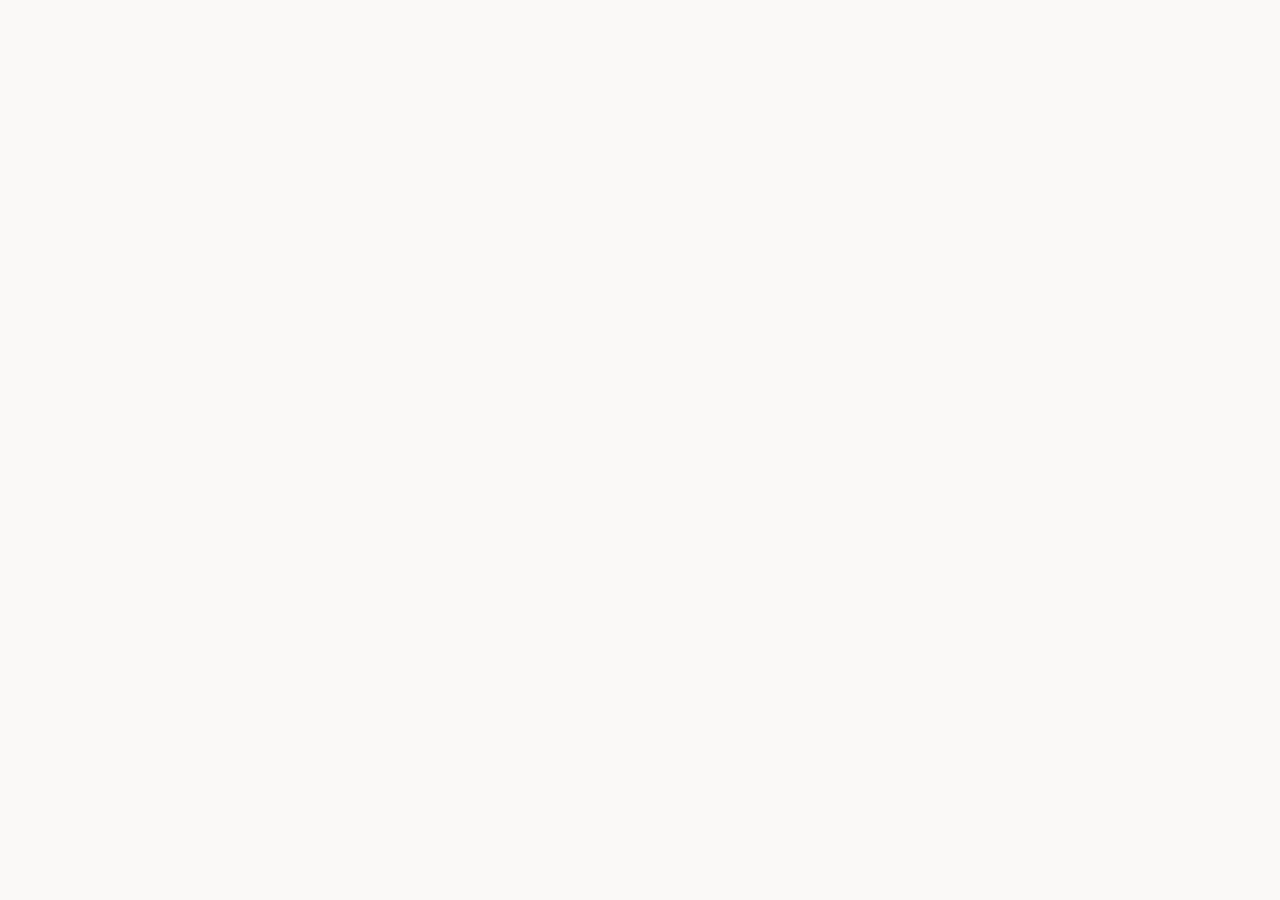
==== index.html @ a434ee2b "Add files via upload" ====
<!DOCTYPE html>
<html lang="en">
<head>
<meta charset="UTF-8" />
<meta name="viewport" content="width=device-width, initial-scale=1.0, maximum-scale=1.0, user-scalable=no" />
<title>Medication Tracker</title>
<meta name="mobile-web-app-capable" content="yes" />
<meta name="apple-mobile-web-app-capable" content="yes" />
<meta name="theme-color" content="#4a7c59" />
<link rel="icon" href="data:image/svg+xml,<svg xmlns=%22http://www.w3.org/2000/svg%22 viewBox=%220 0 100 100%22><text y=%22.9em%22 font-size=%2290%22>💊</text></svg>" />
<script src="https://accounts.google.com/gsi/client" async defer></script>
</head>
<body style="margin:0;background:#faf9f7;">
<div id="app"></div>

<style>
  :root {
    --bg: #faf9f7;
    --card: #ffffff;
    --border: #e5e1db;
    --text: #2b2925;
    --muted: #8a8578;
    --accent: #4a7c59;
    --accent-light: #e8f3ea;
    --danger: #b5533c;
    --danger-light: #fbebe6;
    --radius: 14px;
  }
  * { box-sizing: border-box; }
  #app {
    font-family: -apple-system, BlinkMacSystemFont, "Segoe UI", Helvetica, Arial, sans-serif;
    background: var(--bg);
    color: var(--text);
    min-height: 100vh;
    padding: 20px 16px 60px;
    max-width: 480px;
    margin: 0 auto;
  }
  h1 { font-size: 22px; font-weight: 700; margin: 4px 0 2px; }
  .subtitle { color: var(--muted); font-size: 14px; margin-bottom: 20px; }
  .card {
    background: var(--card);
    border: 1px solid var(--border);
    border-radius: var(--radius);
    padding: 16px;
    margin-bottom: 12px;
  }
  .med-row { display: flex; align-items: center; justify-content: space-between; gap: 12px; }
  .med-info { flex: 1; min-width: 0; }
  .med-name { font-weight: 600; font-size: 16px; }
  .med-meta { font-size: 13px; color: var(--muted); margin-top: 2px; }
  .btn {
    border: none; border-radius: 10px; padding: 10px 14px; font-size: 14px;
    font-weight: 600; cursor: pointer; white-space: nowrap; transition: transform 0.05s ease;
  }
  .btn:active { transform: scale(0.96); }
  .btn-take { background: var(--accent); color: white; }
  .btn-taken { background: var(--accent-light); color: var(--accent); }
  .btn-undo { background: transparent; color: var(--danger); font-size: 12px; padding: 4px 6px; text-decoration: underline; }
  .taken-time { font-size: 12px; color: var(--accent); margin-top: 2px; font-weight: 600; }
  .add-form { display: flex; flex-direction: column; gap: 10px; }
  .add-form input {
    border: 1px solid var(--border); border-radius: 10px; padding: 10px 12px;
    font-size: 14px; font-family: inherit; background: var(--bg); color: var(--text);
  }
  .add-form input:focus { outline: 2px solid var(--accent); outline-offset: 1px; }
  .row-2 { display: flex; gap: 8px; }
  .row-2 input { flex: 1; min-width: 0; }
  .btn-add { background: var(--text); color: white; align-self: flex-start; }
  .empty { text-align: center; color: var(--muted); padding: 30px 10px; font-size: 14px; }
  .section-label {
    font-size: 12px; text-transform: uppercase; letter-spacing: 0.06em;
    color: var(--muted); font-weight: 700; margin: 22px 0 8px 4px;
  }
  .delete-x { background: transparent; border: none; color: var(--muted); font-size: 18px; cursor: pointer; padding: 0 4px; line-height: 1; }
  .toggle-form-btn {
    background: transparent; color: var(--accent); border: 1px dashed var(--border);
    width: 100%; padding: 12px; border-radius: var(--radius); font-weight: 600; cursor: pointer; font-size: 14px;
  }
  .loading, .signin-screen { text-align: center; color: var(--muted); padding: 40px 16px; font-size: 14px; }
  .date-line { font-size: 13px; color: var(--muted); margin-bottom: 4px; }
  .freq-label { font-size: 13px; font-weight: 600; color: var(--text); margin-top: 4px; }
  .freq-options { display: flex; gap: 8px; }
  .freq-btn {
    flex: 1; padding: 8px; border-radius: 10px; border: 1px solid var(--border);
    background: var(--bg); color: var(--text); font-size: 13px; font-weight: 600; cursor: pointer;
  }
  .freq-btn.active { background: var(--accent); color: white; border-color: var(--accent); }
  .day-picker { display: flex; gap: 4px; flex-wrap: wrap; }
  .day-chip {
    width: 38px; height: 38px; border-radius: 50%; border: 1px solid var(--border);
    background: var(--bg); color: var(--text); font-size: 12px; font-weight: 700; cursor: pointer;
  }
  .day-chip.active { background: var(--accent); color: white; border-color: var(--accent); }
  .g-signin-btn {
    background: white; color: #3c4043; border: 1px solid #dadce0; border-radius: 10px;
    padding: 12px 20px; font-size: 15px; font-weight: 600; cursor: pointer; margin-top: 16px;
  }
  .status-line { font-size: 12px; color: var(--muted); text-align: center; margin-top: 18px; }
  .error-box {
    background: var(--danger-light); color: var(--danger); border-radius: 10px;
    padding: 12px; font-size: 13px; margin: 16px 0;
  }

  /* ============================================================
     ADMIN MODULE — styles
     ============================================================ */
  .admin-link-btn {
    background: var(--text); color: white; border: none; border-radius: 10px;
    padding: 8px 12px; font-size: 12px; font-weight: 700; cursor: pointer;
  }
  .stat-grid { display: grid; grid-template-columns: 1fr 1fr; gap: 10px; margin-bottom: 4px; }
  .stat-box { background: var(--accent-light); border-radius: 12px; padding: 14px; text-align: center; }
  .stat-num { font-size: 26px; font-weight: 800; color: var(--accent); line-height: 1.1; }
  .stat-label { font-size: 12px; color: var(--muted); margin-top: 4px; }
  .admin-table { width: 100%; border-collapse: collapse; font-size: 13px; }
  .admin-table th, .admin-table td { text-align: left; padding: 6px 8px; border-bottom: 1px solid var(--border); }
  .admin-table th { color: var(--muted); font-weight: 700; text-transform: uppercase; font-size: 10px; letter-spacing: 0.04em; }
  .trend-chart { display: flex; align-items: flex-end; gap: 4px; height: 80px; }
  .trend-bar { flex: 1; background: var(--accent-light); border-radius: 3px 3px 0 0; position: relative; height: 100%; }
  .trend-bar-fill { background: var(--accent); width: 100%; border-radius: 3px 3px 0 0; position: absolute; bottom: 0; }
  .admin-back-btn {
    background: transparent; color: var(--accent); border: 1px solid var(--border);
    width: 100%; padding: 12px; border-radius: var(--radius); font-weight: 600; cursor: pointer; font-size: 14px; margin-top: 8px;
  }
</style>

<script>
(function() {
  // ====== CONFIGURATION ======
  // Replace this with the OAuth Client ID from your Google Cloud project.
  const CLIENT_ID = '1087953047967-oi91huc3j0i0lojpsrapf6ltrti2o4ht.apps.googleusercontent.com';
  // Only identity scopes now — no Drive scope needed. All storage
  // (personal AND admin) goes through SYNC_ENDPOINT_URL instead,
  // which is backed by a Google Sheet that lives in the admin's own
  // Drive. See medtracker-appsscript.gs.
  const AUTH_SCOPE = 'https://www.googleapis.com/auth/userinfo.email profile';
  const ADMIN_EMAIL = 'mukunda.gogoi@gmail.com';
  // Paste the Web App URL from your Apps Script deployment here.
  // Looks like: https://script.google.com/macros/s/AKfycb.../exec
  const SYNC_ENDPOINT_URL = 'PASTE_YOUR_APPS_SCRIPT_WEB_APP_URL_HERE';
  // ============================

  const root = document.getElementById('app');
  const DAY_NAMES = ['Sun', 'Mon', 'Tue', 'Wed', 'Thu', 'Fri', 'Sat'];

  let medications = [];
  let takenLog = {};
  let loaded = false;
  let showAddForm = false;
  let newMedFrequency = 'daily';
  let newMedDays = [];
  let accessToken = null;
  let signInError = null;
  let tokenClient = null;
  let currentUser = null;

  // ADMIN MODULE — view state
  let currentView = 'main'; // 'main' | 'admin'
  let adminLoading = false;
  let adminError = null;
  let adminStats = null;

  function todayKey() {
    const d = new Date();
    return d.getFullYear() + '-' + String(d.getMonth()+1).padStart(2,'0') + '-' + String(d.getDate()).padStart(2,'0');
  }
  function todayDayIndex() { return new Date().getDay(); }
  function formatDateNice() {
    return new Date().toLocaleDateString(undefined, { weekday: 'long', month: 'long', day: 'numeric' });
  }
  function formatTimeNow() {
    return new Date().toLocaleTimeString(undefined, { hour: 'numeric', minute: '2-digit' });
  }
  function uid() { return 'm_' + Date.now() + '_' + Math.random().toString(36).slice(2, 7); }
  function escapeHtml(str) {
    const d = document.createElement('div');
    d.innerText = str;
    return d.innerHTML;
  }
  function isScheduledToday(med) {
    if (!med.frequency || med.frequency === 'daily') return true;
    return (med.days || []).includes(todayDayIndex());
  }
  function syncEndpointConfigured() {
    return !!SYNC_ENDPOINT_URL && SYNC_ENDPOINT_URL.indexOf('PASTE_YOUR') === -1;
  }

  // ---------- Google Sign-In ----------
  function initGoogle() {
    if (typeof google === 'undefined' || !google.accounts) {
      setTimeout(initGoogle, 200);
      return;
    }
    tokenClient = google.accounts.oauth2.initTokenClient({
      client_id: CLIENT_ID,
      scope: AUTH_SCOPE,
      callback: async (resp) => {
        if (resp.error) {
          signInError = 'Sign-in was not completed. Please try again.';
          render();
          return;
        }
        accessToken = resp.access_token;
        signInError = null;
        await fetchUserInfo();
        await loadData();
      }
    });
    // Try a silent sign-in first (works if you've already granted access before)
    tokenClient.requestAccessToken({ prompt: '' });
    render();
  }

  function signIn() {
    signInError = null;
    tokenClient.requestAccessToken({ prompt: 'consent' });
  }

  function switchAccount() {
    signInError = null;
    accessToken = null;
    loaded = false;
    currentUser = null;
    currentView = 'main';
    render();
    tokenClient.requestAccessToken({ prompt: 'select_account' });
  }

  function signOut() {
    if (accessToken && google.accounts && google.accounts.oauth2) {
      google.accounts.oauth2.revoke(accessToken, () => {});
    }
    accessToken = null;
    loaded = false;
    currentUser = null;
    medications = [];
    takenLog = {};
    currentView = 'main';
    render();
  }

  async function fetchUserInfo() {
    try {
      const res = await fetch('https://www.googleapis.com/oauth2/v3/userinfo', {
        headers: { Authorization: 'Bearer ' + accessToken }
      });
      currentUser = await res.json();
    } catch (e) {
      currentUser = null;
    }
  }

  // ---------- Storage: all reads/writes go through the Apps Script
  // Web App, which stores everything in a Sheet in the admin's Drive ----------
  async function loadData() {
    if (!syncEndpointConfigured()) {
      signInError = 'The sync endpoint isn\'t configured yet. Paste your Apps Script Web App URL into SYNC_ENDPOINT_URL in the code.';
      loaded = true; // let the person see the app shell + the error rather than spinning forever
      render();
      return;
    }
    try {
      const url = https://script.google.com/macros/s/AKfycbx672GyixI-sYl3asNqduddeV4QDiBJY_AeSdVxnvYEsAWOLiUC2ld7QAdTn0o1ikq0/exec + '?scope=self&accessToken=' + encodeURIComponent(accessToken);
      const res = await fetch(url);
      const payload = await res.json();
      if (!payload.ok) throw new Error(payload.error || 'Request failed');
      medications = (payload.user && payload.user.medications) || [];
      takenLog = (payload.user && payload.user.takenLog) || {};
      loaded = true;
      signInError = null;
    } catch (e) {
      console.error(e);
      signInError = 'Could not load your data. Check your connection and try again.';
    }
    render();
  }

  async function saveData() {
    if (!currentUser || !currentUser.email || !accessToken) return;
    if (!syncEndpointConfigured()) return;
    try {
      // text/plain avoids a CORS preflight that Apps Script Web Apps don't handle;
      // the body is still valid JSON and is parsed as such server-side.
      const res = await fetch(SYNC_ENDPOINT_URL, {
        method: 'POST',
        headers: { 'Content-Type': 'text/plain;charset=utf-8' },
        body: JSON.stringify({ accessToken, email: currentUser.email, medications, takenLog })
      });
      const payload = await res.json();
      if (!payload.ok) throw new Error(payload.error || 'Save failed');
    } catch (e) {
      console.error('Save failed', e);
      signInError = 'Could not save your changes. They\'re kept on screen but may not have synced.';
      render();
    }
  }

  // ---------- Mutations ----------
  async function addMedication(name, dose, time) {
    if (!name.trim()) return;
    const med = {
      id: uid(),
      name: name.trim(),
      dose: dose.trim(),
      time: time.trim(),
      frequency: newMedFrequency,
      days: newMedFrequency === 'specific' ? [...newMedDays] : []
    };
    medications.push(med);
    showAddForm = false;
    newMedFrequency = 'daily';
    newMedDays = [];
    render();
    await saveData();
  }

  async function deleteMedication(id) {
    medications = medications.filter(m => m.id !== id);
    render();
    await saveData();
  }

  async function markTaken(id) {
    const key = todayKey();
    if (!takenLog[key]) takenLog[key] = {};
    takenLog[key][id] = formatTimeNow();
    render();
    await saveData();
  }

  async function undoTaken(id) {
    const key = todayKey();
    if (takenLog[key]) delete takenLog[key][id];
    render();
    await saveData();
  }

  function toggleNewMedDay(dayIndex) {
    const i = newMedDays.indexOf(dayIndex);
    if (i === -1) newMedDays.push(dayIndex); else newMedDays.splice(i, 1);
    render();
  }

  function setNewMedFrequency(freq) {
    newMedFrequency = freq;
    render();
  }

  // ---------- Rendering ----------
  function medRow(med) {
    const key = todayKey();
    const takenAt = takenLog[key] && takenLog[key][med.id];
    const metaParts = [];
    if (med.dose) metaParts.push(med.dose);
    if (med.time) metaParts.push('Usually ' + med.time);
    if (med.frequency === 'specific' && med.days && med.days.length) {
      metaParts.push(med.days.slice().sort().map(d => DAY_NAMES[d]).join(', '));
    }
    const meta = metaParts.join(' · ');

    return `
      <div class="card">
        <div class="med-row">
          <div class="med-info">
            <div class="med-name">${escapeHtml(med.name)}</div>
            ${meta ? `<div class="med-meta">${escapeHtml(meta)}</div>` : ''}
            ${takenAt ? `<div class="taken-time">✓ Taken today at ${takenAt}</div>` : ''}
          </div>
          ${takenAt
            ? `<button class="btn btn-taken" disabled>Taken</button>`
            : `<button class="btn btn-take" onclick="window.__medApp.markTaken('${med.id}')">Mark taken</button>`
          }
          <button class="delete-x" title="Remove medication" onclick="window.__medApp.deleteMedication('${med.id}')">✕</button>
        </div>
        ${takenAt ? `<div style="text-align:right;margin-top:4px;"><button class="btn-undo" onclick="window.__medApp.undoTaken('${med.id}')">Undo</button></div>` : ''}
      </div>
    `;
  }

  function renderSignIn() {
    root.innerHTML = `
      <h1>💊 Medication Tracker</h1>
      <div class="signin-screen">
        <p>Sign in with Google to load your medications.</p>
        ${signInError ? `<div class="error-box">${escapeHtml(signInError)}</div>` : ''}
        <button class="g-signin-btn" id="signin-btn">Sign in with Google</button>
      </div>
    `;
    const btn = document.getElementById('signin-btn');
    if (btn) btn.onclick = () => window.__medApp.signIn();
  }

  function render() {
    if (!tokenClient) {
      root.innerHTML = `<div class="loading">Starting up...</div>`;
      return;
    }
    if (!accessToken || !loaded) {
      renderSignIn();
      return;
    }

    // ADMIN MODULE — branch to the dashboard view
    if (currentView === 'admin') {
      renderAdminDashboard();
      return;
    }

    const todaysMeds = medications.filter(isScheduledToday);
    const listHtml = todaysMeds.length
      ? todaysMeds.map(medRow).join('')
      : (medications.length
          ? `<div class="empty">Nothing scheduled for today.</div>`
          : `<div class="empty">No medications added yet.<br/>Add your first one below.</div>`);

    const dayPickerHtml = DAY_NAMES.map((d, i) => `
      <button type="button" class="day-chip ${newMedDays.includes(i) ? 'active' : ''}"
        onclick="window.__medApp.toggleDay(${i})">${d}</button>
    `).join('');

    const addFormHtml = showAddForm ? `
      <div class="card add-form">
        <input id="med-name-input" type="text" placeholder="Medication name (e.g. Metformin)" />
        <div class="row-2">
          <input id="med-dose-input" type="text" placeholder="Dose (e.g. 500mg)" />
          <input id="med-time-input" type="text" placeholder="Usual time (e.g. 8:00 AM)" />
        </div>
        <div class="freq-label">How often?</div>
        <div class="freq-options">
          <button type="button" class="freq-btn ${newMedFrequency === 'daily' ? 'active' : ''}" onclick="window.__medApp.setFrequency('daily')">Every day</button>
          <button type="button" class="freq-btn ${newMedFrequency === 'specific' ? 'active' : ''}" onclick="window.__medApp.setFrequency('specific')">Specific days</button>
        </div>
        ${newMedFrequency === 'specific' ? `
          <div class="freq-label">Which days of the month ?</div>
          <div class="day-picker">${dayPickerHtml}</div>
        ` : ''}
        <div class="row-2" style="margin-top:6px;">
          <button class="btn btn-add" id="save-med-btn">Add medication</button>
          <button class="btn" style="background:transparent;color:var(--muted);" id="cancel-add-btn">Cancel</button>
        </div>
      </div>
    ` : `
      <button class="toggle-form-btn" id="show-add-btn">+ Add a medication</button>
    `;

    // ADMIN MODULE — show an "Admin Dashboard" entry point only to the admin account
    const adminButtonHtml = isAdmin()
      ? `<button class="admin-link-btn" id="open-admin-btn">Admin Dashboard</button>`
      : '';

    const accountBarHtml = currentUser ? `
      <div style="display:flex;align-items:center;justify-content:space-between;margin-bottom:10px;gap:8px;">
        <div style="font-size:12px;color:var(--muted);min-width:0;">Signed in as <strong>${escapeHtml(currentUser.email || currentUser.name || '')}</strong></div>
        <div style="display:flex;gap:8px;align-items:center;flex-shrink:0;">
          ${adminButtonHtml}
          <button class="btn-undo" style="color:var(--accent);" id="switch-account-btn">Switch account</button>
          <button class="btn-undo" id="sign-out-btn">Sign out</button>
        </div>
      </div>
    ` : '';

    root.innerHTML = `
      <h1>💊 Medication Tracker</h1>
      ${accountBarHtml}
      <div class="date-line">${formatDateNice()}</div>
      <div class="subtitle">Tap "Mark taken" once you've taken a dose — it stays marked for today so you don't accidentally take it twice.</div>
      ${signInError ? `<div class="error-box">${escapeHtml(signInError)}</div>` : ''}
      <div class="section-label">Today</div>
      ${listHtml}
      <div class="section-label">Manage</div>
      ${addFormHtml}
      <div class="status-line">Synced</div>
    `;

    if (showAddForm) {
      document.getElementById('save-med-btn').onclick = () => {
        const name = document.getElementById('med-name-input').value;
        const dose = document.getElementById('med-dose-input').value;
        const time = document.getElementById('med-time-input').value;
        addMedication(name, dose, time);
      };
      document.getElementById('cancel-add-btn').onclick = () => {
        showAddForm = false;
        newMedFrequency = 'daily';
        newMedDays = [];
        render();
      };
      document.getElementById('med-name-input').focus();
    } else {
      document.getElementById('show-add-btn').onclick = () => {
        showAddForm = true;
        render();
      };
    }

    const switchBtn = document.getElementById('switch-account-btn');
    if (switchBtn) switchBtn.onclick = () => window.__medApp.switchAccount();
    const signOutBtn = document.getElementById('sign-out-btn');
    if (signOutBtn) signOutBtn.onclick = () => window.__medApp.signOut();
    const adminBtn = document.getElementById('open-admin-btn');
    if (adminBtn) adminBtn.onclick = () => window.__medApp.openAdminDashboard();
  }

  /* ================================================================
     ADMIN MODULE START
     ----------------------------------------------------------------
     Everything below is scoped to the admin dashboard. It is gated
     to ADMIN_EMAIL and reads data via the same Apps Script Web App
     that now stores everyone's medications/takenLog (see
     medtracker-appsscript.gs) — a Google Sheet that lives in the
     admin's own Drive.

     No one but the admin has any Drive-level access to that Sheet;
     every other user can only reach it through the endpoint, and
     the endpoint verifies each caller's Google access token itself
     before reading or writing anything — a user can only ever
     touch their own row (scope=self), and only ADMIN_EMAIL is
     allowed to request scope=all.
     ================================================================ */

  function isAdmin() {
    return !!(currentUser && currentUser.email &&
      currentUser.email.toLowerCase() === ADMIN_EMAIL.toLowerCase());
  }

  function openAdminDashboard() {
    if (!isAdmin()) return;
    currentView = 'admin';
    adminStats = null;
    adminError = null;
    adminLoading = true;
    render();
    loadAdminStats();
  }

  function closeAdminDashboard() {
    currentView = 'main';
    render();
  }

  function dateKeyForDate(d) {
    return d.getFullYear() + '-' + String(d.getMonth()+1).padStart(2,'0') + '-' + String(d.getDate()).padStart(2,'0');
  }

  function isScheduledOnDate(med, d) {
    if (!med.frequency || med.frequency === 'daily') return true;
    return (med.days || []).includes(d.getDay());
  }

  // Doses/week implied by a medication's recurring schedule
  function weeklyDoseCount(med) {
    if (!med.frequency || med.frequency === 'daily') return 7;
    return (med.days || []).length;
  }

  async function loadAdminStats() {
    if (!syncEndpointConfigured()) {
      adminLoading = false;
      adminError = 'The sync endpoint isn\'t configured yet. Paste your Apps Script Web App URL into SYNC_ENDPOINT_URL in the code.';
      render();
      return;
    }
    if (!accessToken) {
      adminLoading = false;
      adminError = 'Not signed in.';
      render();
      return;
    }

    try {
      const url = SYNC_ENDPOINT_URL + '?scope=all&accessToken=' + encodeURIComponent(accessToken);
      const res = await fetch(url, { method: 'GET' });
      const payload = await res.json();
      if (!payload.ok) {
        throw new Error(payload.error || 'Request failed');
      }
      const users = payload.users || [];

      const uniqueMedSet = new Set();
      const weeklyQtyMap = {};
      const mostUsedMap = {};
      let takenTotal30 = 0, scheduledTotal30 = 0;
      const dailyTaken = {};
      const dailySched = {};
      const today = new Date();

      const days14 = [];
      for (let i = 13; i >= 0; i--) {
        const d = new Date(today); d.setDate(today.getDate() - i);
        days14.push(dateKeyForDate(d));
      }
      days14.forEach(k => { dailyTaken[k] = 0; dailySched[k] = 0; });

      for (const u of users) {
        const meds = u.medications || [];
        const log = u.takenLog || {};

        meds.forEach(m => {
          const name = (m.name || '').trim();
          if (name) uniqueMedSet.add(name);
          weeklyQtyMap[name] = (weeklyQtyMap[name] || 0) + weeklyDoseCount(m);
        });

        for (let i = 29; i >= 0; i--) {
          const d = new Date(today); d.setDate(today.getDate() - i);
          const dk = dateKeyForDate(d);
          meds.forEach(m => {
            if (!isScheduledOnDate(m, d)) return;
            scheduledTotal30++;
            if (dailySched.hasOwnProperty(dk)) dailySched[dk]++;
            const takenAt = log[dk] && log[dk][m.id];
            if (takenAt) {
              takenTotal30++;
              if (dailyTaken.hasOwnProperty(dk)) dailyTaken[dk]++;
              const name = (m.name || '').trim();
              if (name) mostUsedMap[name] = (mostUsedMap[name] || 0) + 1;
            }
          });
        }
      }

      const uniqueMedicines = Array.from(uniqueMedSet).sort((a, b) => a.localeCompare(b));
      const weeklyQuantities = Object.keys(weeklyQtyMap)
        .sort((a, b) => a.localeCompare(b))
        .map(name => ({ name, qty: weeklyQtyMap[name] }));
      const mostUsed = Object.keys(mostUsedMap)
        .map(name => ({ name, count: mostUsedMap[name] }))
        .sort((a, b) => b.count - a.count)
        .slice(0, 5);
      const trend = days14.map(k => ({
        date: k,
        pct: dailySched[k] > 0 ? Math.round((dailyTaken[k] / dailySched[k]) * 100) : null
      }));
      const compliancePct = scheduledTotal30 > 0 ? Math.round((takenTotal30 / scheduledTotal30) * 100) : null;

      adminStats = { totalUsers: users.length, uniqueMedicines, weeklyQuantities, compliancePct, trend, mostUsed };
      adminLoading = false;
      adminError = null;
    } catch (e) {
      console.error(e);
      adminLoading = false;
      adminError = 'Could not load admin data. Please try again.';
    }
    render();
  }

  function renderAdminDashboard() {
    if (adminLoading) {
      root.innerHTML = `<h1>💊 Admin Dashboard</h1><div class="loading">Loading data across all users…</div>`;
      return;
    }
    if (adminError) {
      root.innerHTML = `
        <h1>💊 Admin Dashboard</h1>
        <div class="error-box">${escapeHtml(adminError)}</div>
        <button class="admin-back-btn" id="admin-back-btn">← Back to my medications</button>
      `;
      document.getElementById('admin-back-btn').onclick = closeAdminDashboard;
      return;
    }

    const s = adminStats;

    const uniqueMedsHtml = s.uniqueMedicines.length
      ? `<ul style="margin:0;padding-left:20px;font-size:14px;">${s.uniqueMedicines.map(m => `<li>${escapeHtml(m)}</li>`).join('')}</ul>`
      : `<div class="empty">No medicines recorded yet.</div>`;

    const qtyRowsHtml = s.weeklyQuantities.length
      ? s.weeklyQuantities.map(q => `<tr><td>${escapeHtml(q.name)}</td><td>${q.qty}</td><td>${q.qty}</td></tr>`).join('')
      : `<tr><td colspan="3" style="color:var(--muted);">No scheduled medications yet.</td></tr>`;

    const mostUsedHtml = s.mostUsed.length
      ? `<ol style="margin:0;padding-left:20px;font-size:14px;">${s.mostUsed.map(m => `<li>${escapeHtml(m.name)} — ${m.count} doses taken (last 30 days)</li>`).join('')}</ol>`
      : `<div class="empty">No doses logged yet.</div>`;

    const trendBarsHtml = s.trend.map(t => {
      const height = t.pct === null ? 0 : t.pct;
      const label = t.date.slice(5);
      return `
        <div class="trend-bar" title="${label}: ${t.pct === null ? 'no data' : t.pct + '%'}">
          <div class="trend-bar-fill" style="height:${height}%;"></div>
        </div>
      `;
    }).join('');

    root.innerHTML = `
      <h1>💊 Admin Dashboard</h1>
      <div class="subtitle">Aggregated across everyone who has signed in and synced. Updates as users mark medications taken.</div>

      <div class="stat-grid">
        <div class="stat-box">
          <div class="stat-num">${s.totalUsers}</div>
          <div class="stat-label">Total users</div>
        </div>
        <div class="stat-box">
          <div class="stat-num">${s.compliancePct === null ? '—' : s.compliancePct + '%'}</div>
          <div class="stat-label">Compliance (30 days)</div>
        </div>
      </div>

      <div class="section-label">Trend — daily compliance, last 14 days</div>
      <div class="card">
        <div class="trend-chart">${trendBarsHtml}</div>
        <div style="display:flex;justify-content:space-between;font-size:11px;color:var(--muted);margin-top:4px;">
          <span>${s.trend[0] ? s.trend[0].date.slice(5) : ''}</span>
          <span>${s.trend[s.trend.length - 1] ? s.trend[s.trend.length - 1].date.slice(5) : ''}</span>
        </div>
      </div>

      <div class="section-label">Most used medicines (last 30 days)</div>
      <div class="card">${mostUsedHtml}</div>

      <div class="section-label">Unique medicines tracked</div>
      <div class="card">${uniqueMedsHtml}</div>

      <div class="section-label">Medicine quantity needed per week</div>
      <div class="card">
        <table class="admin-table">
          <thead><tr><th>Medicine</th><th>This week</th><th>Next week</th></tr></thead>
          <tbody>${qtyRowsHtml}</tbody>
        </table>
        <div style="font-size:11px;color:var(--muted);margin-top:8px;">
          Assumes each medication's current schedule (daily or specific days) stays the same next week. "Quantity" means doses, not pill count — dose sizes (mg) aren't standardized across users.
        </div>
      </div>

      <button class="admin-back-btn" id="admin-back-btn">← Back to my medications</button>
    `;
    document.getElementById('admin-back-btn').onclick = closeAdminDashboard;
  }

  /* ================================================================
     ADMIN MODULE END
     ================================================================ */

  window.__medApp = {
    markTaken, undoTaken, deleteMedication, signIn, switchAccount, signOut,
    toggleDay: toggleNewMedDay, setFrequency: setNewMedFrequency,
    openAdminDashboard, closeAdminDashboard
  };

  initGoogle();
})();
</script>
</body>
</html>
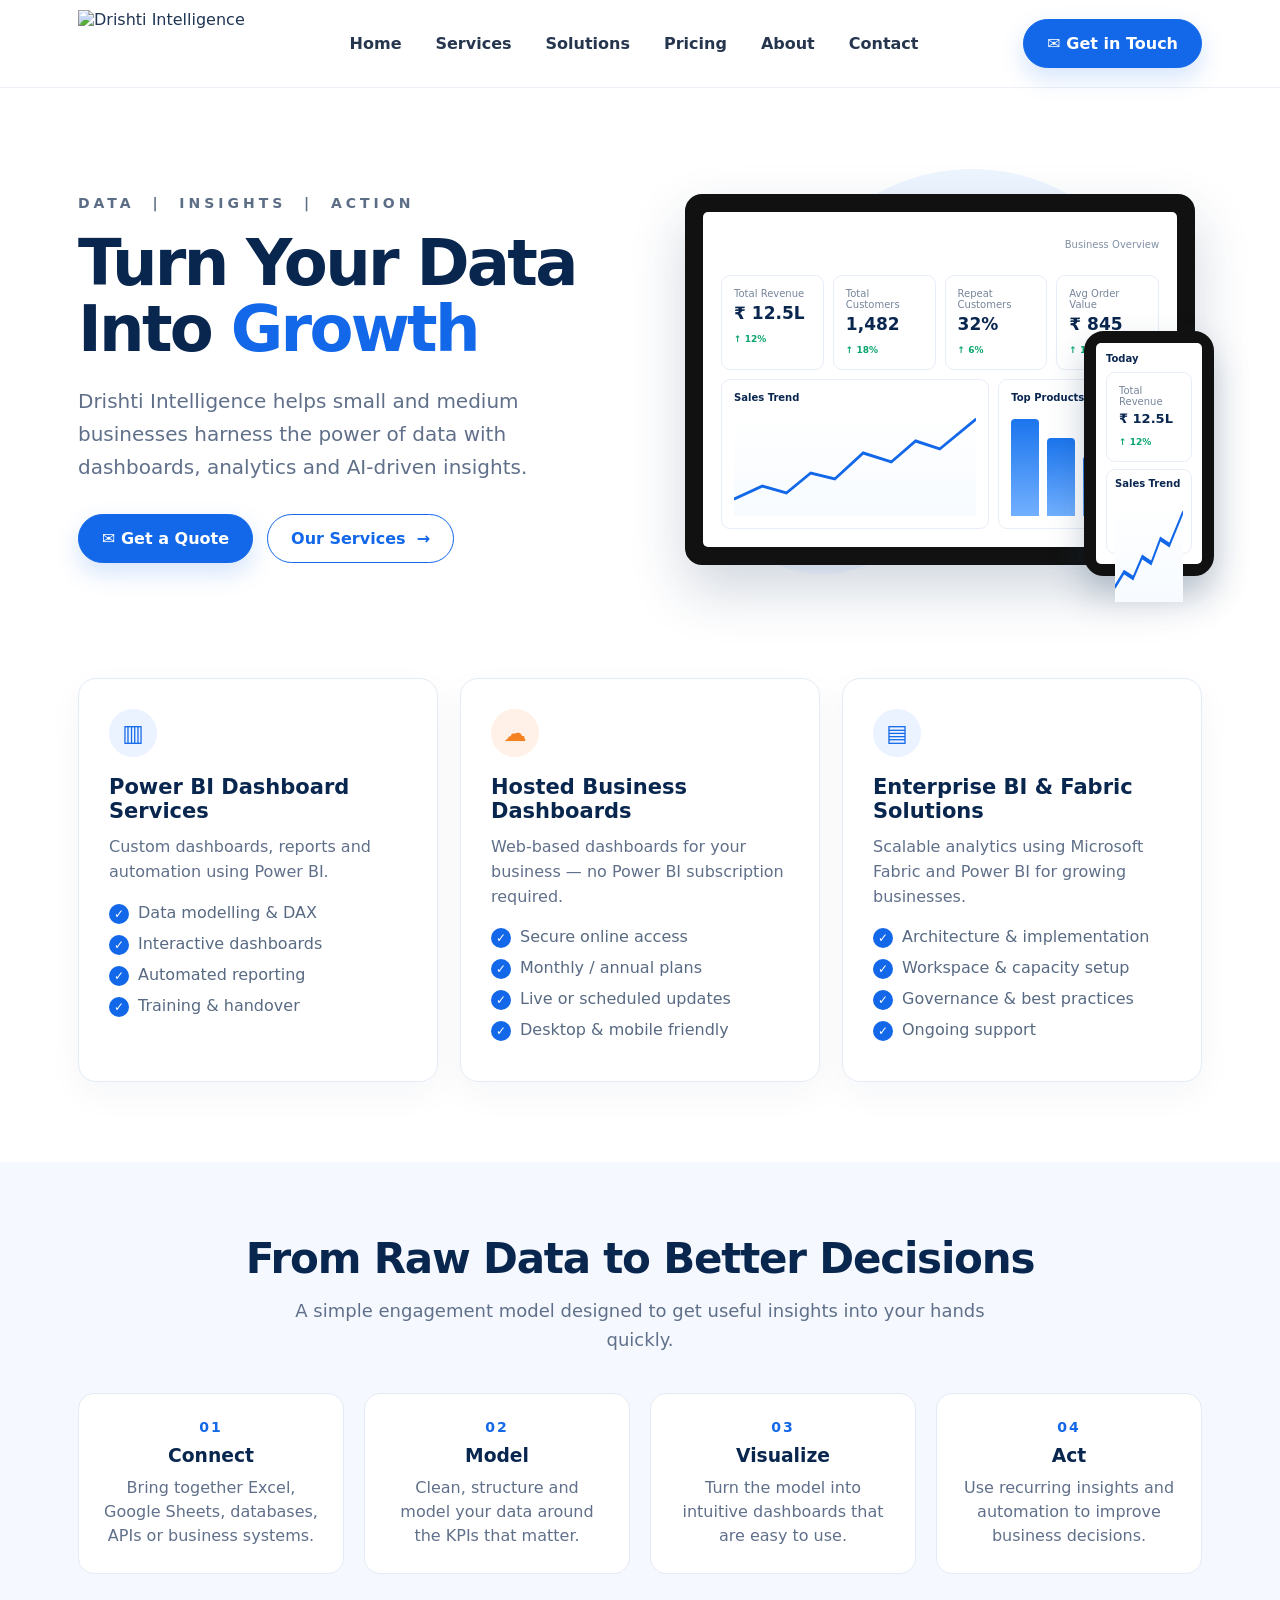
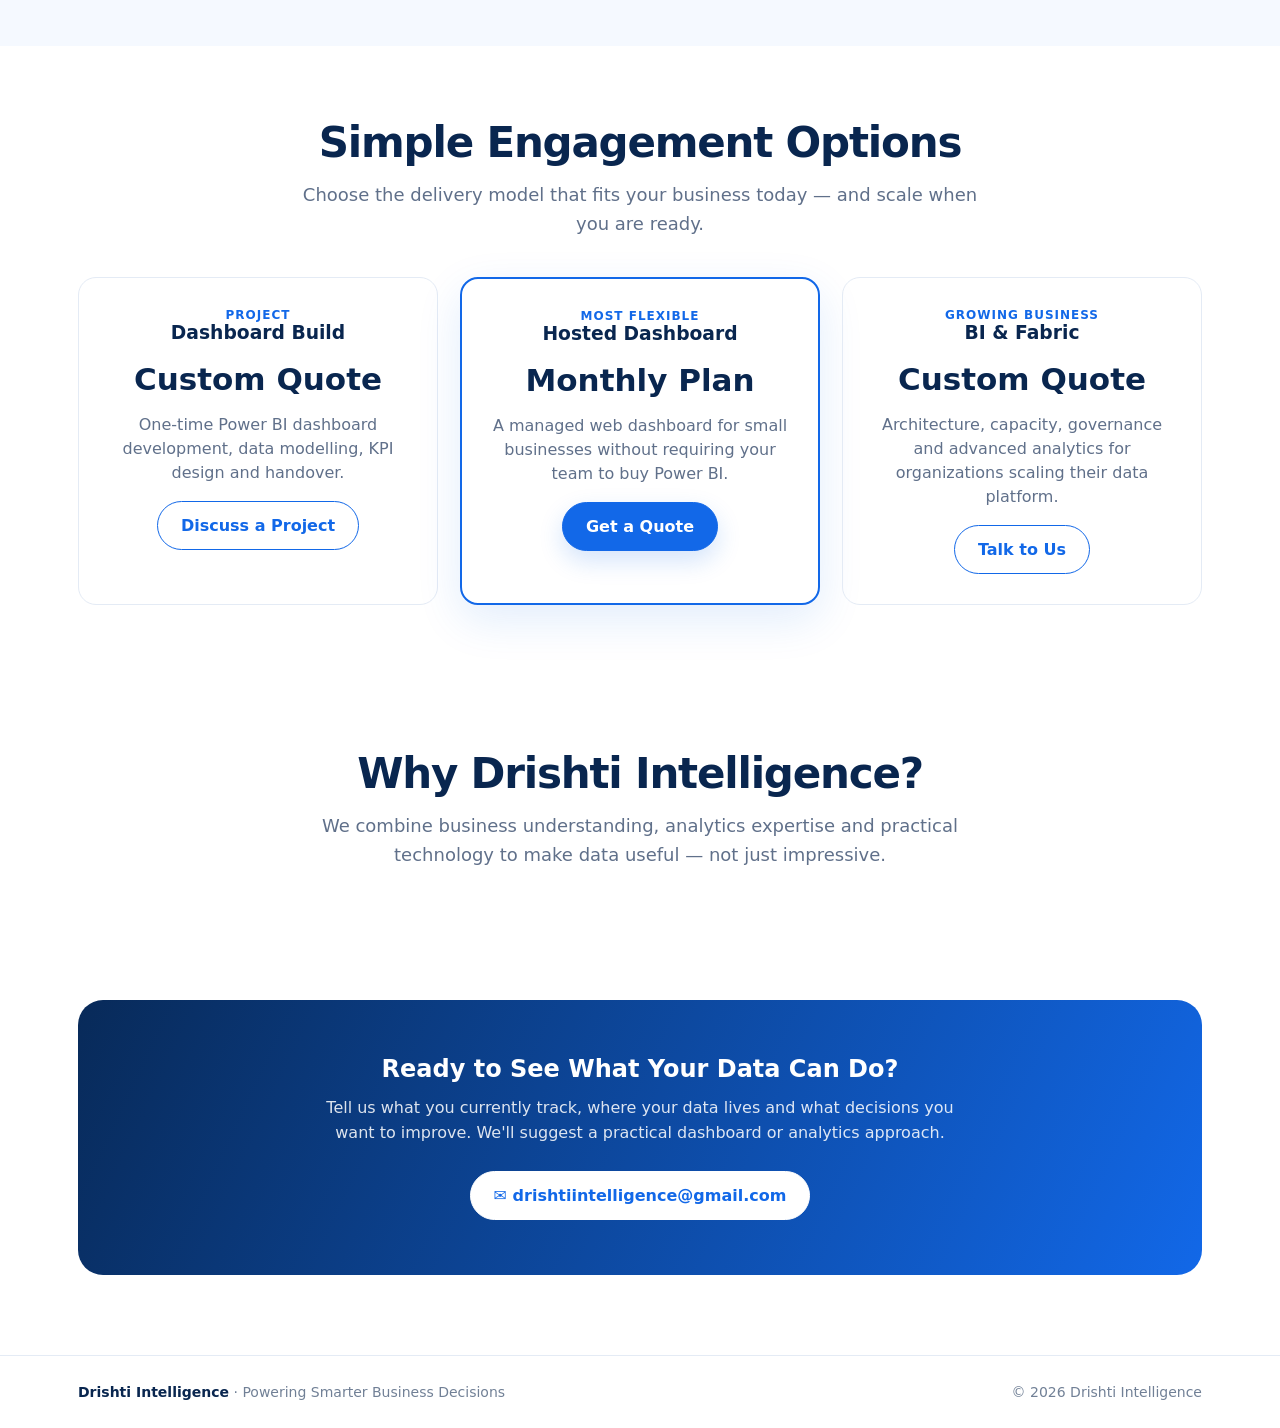
==== commit 5df12e34: "Add files via upload" ====
--- a/index.html
+++ b/index.html
@@ -1,747 +1,88 @@
-<!DOCTYPE html>
+<!doctype html>
 <html lang="en">
 <head>
-<meta charset="UTF-8" />
-<meta name="viewport" content="width=device-width, initial-scale=1.0, maximum-scale=1.0, user-scalable=no" />
-<title>Medication Tracker</title>
-<meta name="mobile-web-app-capable" content="yes" />
-<meta name="apple-mobile-web-app-capable" content="yes" />
-<meta name="theme-color" content="#4a7c59" />
-<link rel="icon" href="data:image/svg+xml,<svg xmlns=%22http://www.w3.org/2000/svg%22 viewBox=%220 0 100 100%22><text y=%22.9em%22 font-size=%2290%22>💊</text></svg>" />
-<script src="https://accounts.google.com/gsi/client" async defer></script>
+<meta charset="utf-8">
+<meta name="viewport" content="width=device-width, initial-scale=1">
+<title>Drishti Intelligence | Powering Smarter Business Decisions</title>
+<meta name="description" content="Drishti Intelligence helps businesses turn data into actionable insights through dashboards, analytics and AI-driven solutions.">
+<style>
+:root{--navy:#09264f;--blue:#1268e8;--orange:#f58220;--ink:#203553;--muted:#60708a;--line:#e4ebf5;--bg:#fff;--soft:#f5f9ff}
+*{box-sizing:border-box}html{scroll-behavior:smooth}body{margin:0;font-family:Inter,ui-sans-serif,system-ui,-apple-system,BlinkMacSystemFont,"Segoe UI",sans-serif;color:var(--ink);background:#fff}a{text-decoration:none;color:inherit}.container{max-width:1180px;margin:auto;padding:0 28px}
+header{height:88px;border-bottom:1px solid #edf1f7;background:rgba(255,255,255,.96);position:sticky;top:0;z-index:20;backdrop-filter:blur(10px)}
+.nav{height:100%;display:flex;align-items:center;justify-content:space-between;gap:24px}.logo{height:68px;width:auto;display:block}.links{display:flex;gap:34px;align-items:center;font-weight:600;color:#26364e}.links a:hover{color:var(--blue)}.btn{display:inline-flex;align-items:center;gap:10px;padding:14px 23px;border-radius:30px;font-weight:700;border:1px solid var(--blue);transition:.2s}.btn.primary{background:var(--blue);color:#fff;box-shadow:0 10px 25px rgba(18,104,232,.18)}.btn.secondary{background:#fff;color:var(--blue)}.btn:hover{transform:translateY(-2px)}
+.hero{padding:76px 0 64px;overflow:hidden}.hero-grid{display:grid;grid-template-columns:1.02fr .98fr;align-items:center;gap:55px}.eyebrow{font-size:14px;letter-spacing:4px;font-weight:800;color:#5c6d86;margin-bottom:20px}.hero h1{font-size:64px;line-height:1.03;letter-spacing:-2.7px;color:var(--navy);margin:0 0 23px}.hero h1 span{color:var(--blue)}.hero p{font-size:20px;line-height:1.65;color:var(--muted);max-width:650px;margin:0 0 30px}.actions{display:flex;gap:14px;flex-wrap:wrap}.visual{position:relative;min-height:430px;display:flex;align-items:center;justify-content:center}.visual:before,.visual:after{content:"";position:absolute;border-radius:50%;background:#edf5ff;z-index:0}.visual:before{width:390px;height:390px;right:35px;top:5px}.visual:after{width:230px;height:230px;left:30px;bottom:20px;background:#f4f8ff}.laptop{position:relative;z-index:2;width:510px;background:#111;border:10px solid #111;border-radius:17px;box-shadow:0 25px 55px rgba(24,54,93,.2);padding:8px}.screen{background:#fff;border-radius:5px;padding:18px}.screen-top{display:flex;align-items:center;justify-content:space-between;margin-bottom:15px}.mini-logo{height:30px}.dash{display:grid;grid-template-columns:repeat(4,1fr);gap:9px}.kpi{border:1px solid #e8eef7;border-radius:9px;padding:12px;background:#fff}.kpi small{display:block;color:#77859a;font-size:10px}.kpi strong{display:block;color:var(--navy);font-size:17px;margin:4px 0}.up{color:#08a56c;font-size:9px;font-weight:800}.charts{display:grid;grid-template-columns:1.25fr .75fr;gap:9px;margin-top:9px}.chart{height:150px;border:1px solid #e8eef7;border-radius:9px;padding:12px}.chart-title{font-size:10px;font-weight:800;color:var(--navy);margin-bottom:8px}.bars{height:105px;display:flex;align-items:end;gap:8px}.bars i{display:block;flex:1;background:linear-gradient(#1b75ed,#72b0ff);border-radius:4px 4px 0 0}.line{height:105px;position:relative;background:linear-gradient(180deg,#fff,#f7fbff)}.line svg{width:100%;height:100%}.phone{position:absolute;right:-12px;bottom:18px;z-index:4;width:130px;background:#111;border:7px solid #111;border-radius:20px;padding:5px;box-shadow:0 18px 35px rgba(24,54,93,.25)}.phone .screen{padding:10px}.phone .kpi strong{font-size:13px}.phone .chart{height:85px;padding:8px}
+.services{padding:20px 0 80px}.cards{display:grid;grid-template-columns:repeat(3,1fr);gap:22px}.card{border:1px solid var(--line);border-radius:18px;padding:30px;background:#fff;box-shadow:0 12px 35px rgba(20,48,85,.045)}.icon{width:48px;height:48px;border-radius:50%;display:grid;place-items:center;background:#eaf3ff;color:var(--blue);font-size:23px;margin-bottom:18px}.card:nth-child(2) .icon{background:#fff1e7;color:var(--orange)}.card h3{font-size:21px;color:var(--navy);margin:0 0 12px}.card p{color:var(--muted);line-height:1.55;margin:0 0 18px}.card ul{list-style:none;padding:0;margin:0}.card li{margin:10px 0;color:#586a83}.card li:before{content:"✓";display:inline-grid;place-items:center;width:20px;height:20px;background:var(--blue);color:white;border-radius:50%;font-size:12px;font-weight:800;margin-right:9px}
+.section{padding:72px 0}.section.alt{background:var(--soft)}.center{text-align:center}.section h2{font-size:42px;letter-spacing:-1.2px;color:var(--navy);margin:0 0 14px}.section .lead{max-width:700px;margin:0 auto 38px;color:var(--muted);font-size:18px;line-height:1.6}.steps{display:grid;grid-template-columns:repeat(4,1fr);gap:20px}.step{background:#fff;border:1px solid var(--line);padding:25px;border-radius:16px}.num{color:var(--blue);font-size:14px;font-weight:900;letter-spacing:2px}.step h3{color:var(--navy);margin:10px 0}.step p{color:var(--muted);line-height:1.5;margin:0}
+.pricing{display:grid;grid-template-columns:repeat(3,1fr);gap:22px}.price{border:1px solid var(--line);border-radius:18px;padding:30px}.price.featured{border:2px solid var(--blue);box-shadow:0 15px 45px rgba(18,104,232,.12)}.price h3{color:var(--navy);margin-top:0}.price .tag{font-size:12px;color:var(--blue);font-weight:900;letter-spacing:1px}.price strong{font-size:31px;color:var(--navy)}.price p{color:var(--muted);line-height:1.5}
+.cta{margin:20px 0 80px;border-radius:25px;background:linear-gradient(115deg,#082a59,#1268e8);color:#fff;padding:55px;text-align:center}.cta h2{color:#fff;margin:0 0 12px}.cta p{opacity:.86;max-width:650px;margin:0 auto 25px;line-height:1.6}.cta .btn{background:#fff;color:var(--blue);border-color:#fff}
+footer{border-top:1px solid var(--line);padding:28px 0;color:#718096;font-size:14px}.footer{display:flex;justify-content:space-between;align-items:center;gap:20px}.footer strong{color:var(--navy)}
+@media(max-width:900px){.links{display:none}.hero-grid{grid-template-columns:1fr}.hero h1{font-size:50px}.visual{min-height:380px}.laptop{width:90%}.cards,.pricing{grid-template-columns:1fr}.steps{grid-template-columns:1fr 1fr}.phone{right:0}.footer{flex-direction:column}}
+@media(max-width:560px){.container{padding:0 18px}.hero{padding-top:50px}.hero h1{font-size:42px}.hero p{font-size:17px}.visual{min-height:290px}.laptop{width:100%;border-width:6px}.screen{padding:10px}.dash{gap:5px}.kpi{padding:7px}.kpi strong{font-size:12px}.charts .chart{height:105px}.bars,.line{height:70px}.phone{width:92px;border-width:5px}.steps{grid-template-columns:1fr}.cta{padding:35px 22px}}
+</style>
 </head>
-<body style="margin:0;background:#faf9f7;">
-<div id="app"></div>
+<body>
+<header>
+  <div class="container nav">
+    <a href="#home" aria-label="Drishti Intelligence home"><img class="logo" src="assets/drishti-logo.png" alt="Drishti Intelligence"></a>
+    <nav class="links">
+      <a href="#home">Home</a><a href="#services">Services</a><a href="#solutions">Solutions</a><a href="#pricing">Pricing</a><a href="#about">About</a><a href="#contact">Contact</a>
+    </nav>
+    <a class="btn primary" href="mailto:drishtiintelligence@gmail.com">✉ Get in Touch</a>
+  </div>
+</header>
 
-<style>
-  :root {
-    --bg: #faf9f7;
-    --card: #ffffff;
-    --border: #e5e1db;
-    --text: #2b2925;
-    --muted: #8a8578;
-    --accent: #4a7c59;
-    --accent-light: #e8f3ea;
-    --danger: #b5533c;
-    --danger-light: #fbebe6;
-    --radius: 14px;
-  }
-  * { box-sizing: border-box; }
-  #app {
-    font-family: -apple-system, BlinkMacSystemFont, "Segoe UI", Helvetica, Arial, sans-serif;
-    background: var(--bg);
-    color: var(--text);
-    min-height: 100vh;
-    padding: 20px 16px 60px;
-    max-width: 480px;
-    margin: 0 auto;
-  }
-  h1 { font-size: 22px; font-weight: 700; margin: 4px 0 2px; }
-  .subtitle { color: var(--muted); font-size: 14px; margin-bottom: 20px; }
-  .card {
-    background: var(--card);
-    border: 1px solid var(--border);
-    border-radius: var(--radius);
-    padding: 16px;
-    margin-bottom: 12px;
-  }
-  .med-row { display: flex; align-items: center; justify-content: space-between; gap: 12px; }
-  .med-info { flex: 1; min-width: 0; }
-  .med-name { font-weight: 600; font-size: 16px; }
-  .med-meta { font-size: 13px; color: var(--muted); margin-top: 2px; }
-  .btn {
-    border: none; border-radius: 10px; padding: 10px 14px; font-size: 14px;
-    font-weight: 600; cursor: pointer; white-space: nowrap; transition: transform 0.05s ease;
-  }
-  .btn:active { transform: scale(0.96); }
-  .btn-take { background: var(--accent); color: white; }
-  .btn-taken { background: var(--accent-light); color: var(--accent); }
-  .btn-undo { background: transparent; color: var(--danger); font-size: 12px; padding: 4px 6px; text-decoration: underline; }
-  .taken-time { font-size: 12px; color: var(--accent); margin-top: 2px; font-weight: 600; }
-  .add-form { display: flex; flex-direction: column; gap: 10px; }
-  .add-form input {
-    border: 1px solid var(--border); border-radius: 10px; padding: 10px 12px;
-    font-size: 14px; font-family: inherit; background: var(--bg); color: var(--text);
-  }
-  .add-form input:focus { outline: 2px solid var(--accent); outline-offset: 1px; }
-  .row-2 { display: flex; gap: 8px; }
-  .row-2 input { flex: 1; min-width: 0; }
-  .btn-add { background: var(--text); color: white; align-self: flex-start; }
-  .empty { text-align: center; color: var(--muted); padding: 30px 10px; font-size: 14px; }
-  .section-label {
-    font-size: 12px; text-transform: uppercase; letter-spacing: 0.06em;
-    color: var(--muted); font-weight: 700; margin: 22px 0 8px 4px;
-  }
-  .delete-x { background: transparent; border: none; color: var(--muted); font-size: 18px; cursor: pointer; padding: 0 4px; line-height: 1; }
-  .toggle-form-btn {
-    background: transparent; color: var(--accent); border: 1px dashed var(--border);
-    width: 100%; padding: 12px; border-radius: var(--radius); font-weight: 600; cursor: pointer; font-size: 14px;
-  }
-  .loading, .signin-screen { text-align: center; color: var(--muted); padding: 40px 16px; font-size: 14px; }
-  .date-line { font-size: 13px; color: var(--muted); margin-bottom: 4px; }
-  .freq-label { font-size: 13px; font-weight: 600; color: var(--text); margin-top: 4px; }
-  .freq-options { display: flex; gap: 8px; }
-  .freq-btn {
-    flex: 1; padding: 8px; border-radius: 10px; border: 1px solid var(--border);
-    background: var(--bg); color: var(--text); font-size: 13px; font-weight: 600; cursor: pointer;
-  }
-  .freq-btn.active { background: var(--accent); color: white; border-color: var(--accent); }
-  .day-picker { display: flex; gap: 4px; flex-wrap: wrap; }
-  .day-chip {
-    width: 38px; height: 38px; border-radius: 50%; border: 1px solid var(--border);
-    background: var(--bg); color: var(--text); font-size: 12px; font-weight: 700; cursor: pointer;
-  }
-  .day-chip.active { background: var(--accent); color: white; border-color: var(--accent); }
-  .g-signin-btn {
-    background: white; color: #3c4043; border: 1px solid #dadce0; border-radius: 10px;
-    padding: 12px 20px; font-size: 15px; font-weight: 600; cursor: pointer; margin-top: 16px;
-  }
-  .status-line { font-size: 12px; color: var(--muted); text-align: center; margin-top: 18px; }
-  .error-box {
-    background: var(--danger-light); color: var(--danger); border-radius: 10px;
-    padding: 12px; font-size: 13px; margin: 16px 0;
-  }
+<main id="home">
+<section class="hero">
+<div class="container hero-grid">
+<div>
+  <div class="eyebrow">DATA&nbsp;&nbsp;|&nbsp;&nbsp;INSIGHTS&nbsp;&nbsp;|&nbsp;&nbsp;ACTION</div>
+  <h1>Turn Your Data<br>Into <span>Growth</span></h1>
+  <p>Drishti Intelligence helps small and medium businesses harness the power of data with dashboards, analytics and AI-driven insights.</p>
+  <div class="actions"><a class="btn primary" href="mailto:drishtiintelligence@gmail.com">✉ Get a Quote</a><a class="btn secondary" href="#services">Our Services&nbsp; →</a></div>
+</div>
+<div class="visual" aria-label="Business analytics dashboard preview">
+  <div class="laptop"><div class="screen">
+    <div class="screen-top"><img class="mini-logo" src="assets/drishti-logo.png" alt=""><span style="font-size:10px;color:#8290a5">Business Overview</span></div>
+    <div class="dash">
+      <div class="kpi"><small>Total Revenue</small><strong>₹ 12.5L</strong><span class="up">↑ 12%</span></div>
+      <div class="kpi"><small>Total Customers</small><strong>1,482</strong><span class="up">↑ 18%</span></div>
+      <div class="kpi"><small>Repeat Customers</small><strong>32%</strong><span class="up">↑ 6%</span></div>
+      <div class="kpi"><small>Avg Order Value</small><strong>₹ 845</strong><span class="up">↑ 10%</span></div>
+    </div>
+    <div class="charts">
+      <div class="chart"><div class="chart-title">Sales Trend</div><div class="line"><svg viewBox="0 0 300 105" preserveAspectRatio="none"><polyline points="0,88 35,75 65,82 95,62 125,68 160,42 195,51 225,30 255,38 300,8" fill="none" stroke="#1268e8" stroke-width="3"/></svg></div></div>
+      <div class="chart"><div class="chart-title">Top Products / Services</div><div class="bars"><i style="height:92%"></i><i style="height:74%"></i><i style="height:57%"></i><i style="height:41%"></i></div></div>
+    </div>
+  </div></div>
+  <div class="phone"><div class="screen"><div class="chart-title">Today</div><div class="kpi"><small>Total Revenue</small><strong>₹ 12.5L</strong><span class="up">↑ 12%</span></div><div class="chart" style="margin-top:7px"><div class="chart-title">Sales Trend</div><div class="line"><svg viewBox="0 0 150 70" preserveAspectRatio="none"><polyline points="0,60 20,50 40,54 60,40 80,44 100,28 120,32 150,10" fill="none" stroke="#1268e8" stroke-width="3"/></svg></div></div></div></div>
+</div>
+</div>
+</section>
 
-  /* ============================================================
-     ADMIN MODULE — styles
-     ============================================================ */
-  .admin-link-btn {
-    background: var(--text); color: white; border: none; border-radius: 10px;
-    padding: 8px 12px; font-size: 12px; font-weight: 700; cursor: pointer;
-  }
-  .stat-grid { display: grid; grid-template-columns: 1fr 1fr; gap: 10px; margin-bottom: 4px; }
-  .stat-box { background: var(--accent-light); border-radius: 12px; padding: 14px; text-align: center; }
-  .stat-num { font-size: 26px; font-weight: 800; color: var(--accent); line-height: 1.1; }
-  .stat-label { font-size: 12px; color: var(--muted); margin-top: 4px; }
-  .admin-table { width: 100%; border-collapse: collapse; font-size: 13px; }
-  .admin-table th, .admin-table td { text-align: left; padding: 6px 8px; border-bottom: 1px solid var(--border); }
-  .admin-table th { color: var(--muted); font-weight: 700; text-transform: uppercase; font-size: 10px; letter-spacing: 0.04em; }
-  .trend-chart { display: flex; align-items: flex-end; gap: 4px; height: 80px; }
-  .trend-bar { flex: 1; background: var(--accent-light); border-radius: 3px 3px 0 0; position: relative; height: 100%; }
-  .trend-bar-fill { background: var(--accent); width: 100%; border-radius: 3px 3px 0 0; position: absolute; bottom: 0; }
-  .admin-back-btn {
-    background: transparent; color: var(--accent); border: 1px solid var(--border);
-    width: 100%; padding: 12px; border-radius: var(--radius); font-weight: 600; cursor: pointer; font-size: 14px; margin-top: 8px;
-  }
-</style>
+<section class="services" id="services"><div class="container"><div class="cards">
+<div class="card"><div class="icon">▥</div><h3>Power BI Dashboard Services</h3><p>Custom dashboards, reports and automation using Power BI.</p><ul><li>Data modelling & DAX</li><li>Interactive dashboards</li><li>Automated reporting</li><li>Training & handover</li></ul></div>
+<div class="card"><div class="icon">☁</div><h3>Hosted Business Dashboards</h3><p>Web-based dashboards for your business — no Power BI subscription required.</p><ul><li>Secure online access</li><li>Monthly / annual plans</li><li>Live or scheduled updates</li><li>Desktop & mobile friendly</li></ul></div>
+<div class="card"><div class="icon">▤</div><h3>Enterprise BI & Fabric Solutions</h3><p>Scalable analytics using Microsoft Fabric and Power BI for growing businesses.</p><ul><li>Architecture & implementation</li><li>Workspace & capacity setup</li><li>Governance & best practices</li><li>Ongoing support</li></ul></div>
+</div></div></section>
 
-<script>
-(function() {
-  // ====== CONFIGURATION ======
-  // Replace this with the OAuth Client ID from your Google Cloud project.
-  const CLIENT_ID = '1087953047967-oi91huc3j0i0lojpsrapf6ltrti2o4ht.apps.googleusercontent.com';
-  // Only identity scopes now — no Drive scope needed. All storage
-  // (personal AND admin) goes through SYNC_ENDPOINT_URL instead,
-  // which is backed by a Google Sheet that lives in the admin's own
-  // Drive. See medtracker-appsscript.gs.
-  const AUTH_SCOPE = 'https://www.googleapis.com/auth/userinfo.email profile';
-  const ADMIN_EMAIL = 'mukunda.gogoi@gmail.com';
-  // Paste the Web App URL from your Apps Script deployment here.
-  // Looks like: https://script.google.com/macros/s/AKfycb.../exec
-  const SYNC_ENDPOINT_URL = 'PASTE_YOUR_APPS_SCRIPT_WEB_APP_URL_HERE';
-  // ============================
+<section class="section alt" id="solutions"><div class="container center"><h2>From Raw Data to Better Decisions</h2><p class="lead">A simple engagement model designed to get useful insights into your hands quickly.</p><div class="steps">
+<div class="step"><div class="num">01</div><h3>Connect</h3><p>Bring together Excel, Google Sheets, databases, APIs or business systems.</p></div>
+<div class="step"><div class="num">02</div><h3>Model</h3><p>Clean, structure and model your data around the KPIs that matter.</p></div>
+<div class="step"><div class="num">03</div><h3>Visualize</h3><p>Turn the model into intuitive dashboards that are easy to use.</p></div>
+<div class="step"><div class="num">04</div><h3>Act</h3><p>Use recurring insights and automation to improve business decisions.</p></div>
+</div></div></section>
 
-  const root = document.getElementById('app');
-  const DAY_NAMES = ['Sun', 'Mon', 'Tue', 'Wed', 'Thu', 'Fri', 'Sat'];
+<section class="section" id="pricing"><div class="container center"><h2>Simple Engagement Options</h2><p class="lead">Choose the delivery model that fits your business today — and scale when you are ready.</p><div class="pricing">
+<div class="price"><div class="tag">PROJECT</div><h3>Dashboard Build</h3><strong>Custom Quote</strong><p>One-time Power BI dashboard development, data modelling, KPI design and handover.</p><a class="btn secondary" href="mailto:drishtiintelligence@gmail.com?subject=Dashboard%20Build%20Enquiry">Discuss a Project</a></div>
+<div class="price featured"><div class="tag">MOST FLEXIBLE</div><h3>Hosted Dashboard</h3><strong>Monthly Plan</strong><p>A managed web dashboard for small businesses without requiring your team to buy Power BI.</p><a class="btn primary" href="mailto:drishtiintelligence@gmail.com?subject=Hosted%20Dashboard%20Enquiry">Get a Quote</a></div>
+<div class="price"><div class="tag">GROWING BUSINESS</div><h3>BI & Fabric</h3><strong>Custom Quote</strong><p>Architecture, capacity, governance and advanced analytics for organizations scaling their data platform.</p><a class="btn secondary" href="mailto:drishtiintelligence@gmail.com?subject=Enterprise%20BI%20Enquiry">Talk to Us</a></div>
+</div></div></section>
 
-  let medications = [];
-  let takenLog = {};
-  let loaded = false;
-  let showAddForm = false;
-  let newMedFrequency = 'daily';
-  let newMedDays = [];
-  let accessToken = null;
-  let signInError = null;
-  let tokenClient = null;
-  let currentUser = null;
+<section class="section" id="about"><div class="container center"><h2>Why Drishti Intelligence?</h2><p class="lead">We combine business understanding, analytics expertise and practical technology to make data useful — not just impressive.</p></div></section>
 
-  // ADMIN MODULE — view state
-  let currentView = 'main'; // 'main' | 'admin'
-  let adminLoading = false;
-  let adminError = null;
-  let adminStats = null;
+<section class="container" id="contact"><div class="cta"><h2>Ready to See What Your Data Can Do?</h2><p>Tell us what you currently track, where your data lives and what decisions you want to improve. We'll suggest a practical dashboard or analytics approach.</p><a class="btn" href="mailto:drishtiintelligence@gmail.com?subject=Drishti%20Intelligence%20Enquiry">✉ drishtiintelligence@gmail.com</a></div></section>
+</main>
 
-  function todayKey() {
-    const d = new Date();
-    return d.getFullYear() + '-' + String(d.getMonth()+1).padStart(2,'0') + '-' + String(d.getDate()).padStart(2,'0');
-  }
-  function todayDayIndex() { return new Date().getDay(); }
-  function formatDateNice() {
-    return new Date().toLocaleDateString(undefined, { weekday: 'long', month: 'long', day: 'numeric' });
-  }
-  function formatTimeNow() {
-    return new Date().toLocaleTimeString(undefined, { hour: 'numeric', minute: '2-digit' });
-  }
-  function uid() { return 'm_' + Date.now() + '_' + Math.random().toString(36).slice(2, 7); }
-  function escapeHtml(str) {
-    const d = document.createElement('div');
-    d.innerText = str;
-    return d.innerHTML;
-  }
-  function isScheduledToday(med) {
-    if (!med.frequency || med.frequency === 'daily') return true;
-    return (med.days || []).includes(todayDayIndex());
-  }
-  function syncEndpointConfigured() {
-    return !!SYNC_ENDPOINT_URL && SYNC_ENDPOINT_URL.indexOf('PASTE_YOUR') === -1;
-  }
-
-  // ---------- Google Sign-In ----------
-  function initGoogle() {
-    if (typeof google === 'undefined' || !google.accounts) {
-      setTimeout(initGoogle, 200);
-      return;
-    }
-    tokenClient = google.accounts.oauth2.initTokenClient({
-      client_id: CLIENT_ID,
-      scope: AUTH_SCOPE,
-      callback: async (resp) => {
-        if (resp.error) {
-          signInError = 'Sign-in was not completed. Please try again.';
-          render();
-          return;
-        }
-        accessToken = resp.access_token;
-        signInError = null;
-        await fetchUserInfo();
-        await loadData();
-      }
-    });
-    // Try a silent sign-in first (works if you've already granted access before)
-    tokenClient.requestAccessToken({ prompt: '' });
-    render();
-  }
-
-  function signIn() {
-    signInError = null;
-    tokenClient.requestAccessToken({ prompt: 'consent' });
-  }
-
-  function switchAccount() {
-    signInError = null;
-    accessToken = null;
-    loaded = false;
-    currentUser = null;
-    currentView = 'main';
-    render();
-    tokenClient.requestAccessToken({ prompt: 'select_account' });
-  }
-
-  function signOut() {
-    if (accessToken && google.accounts && google.accounts.oauth2) {
-      google.accounts.oauth2.revoke(accessToken, () => {});
-    }
-    accessToken = null;
-    loaded = false;
-    currentUser = null;
-    medications = [];
-    takenLog = {};
-    currentView = 'main';
-    render();
-  }
-
-  async function fetchUserInfo() {
-    try {
-      const res = await fetch('https://www.googleapis.com/oauth2/v3/userinfo', {
-        headers: { Authorization: 'Bearer ' + accessToken }
-      });
-      currentUser = await res.json();
-    } catch (e) {
-      currentUser = null;
-    }
-  }
-
-  // ---------- Storage: all reads/writes go through the Apps Script
-  // Web App, which stores everything in a Sheet in the admin's Drive ----------
-  async function loadData() {
-    if (!syncEndpointConfigured()) {
-      signInError = 'The sync endpoint isn\'t configured yet. Paste your Apps Script Web App URL into SYNC_ENDPOINT_URL in the code.';
-      loaded = true; // let the person see the app shell + the error rather than spinning forever
-      render();
-      return;
-    }
-    try {
-      const url = https://script.google.com/macros/s/AKfycbx672GyixI-sYl3asNqduddeV4QDiBJY_AeSdVxnvYEsAWOLiUC2ld7QAdTn0o1ikq0/exec + '?scope=self&accessToken=' + encodeURIComponent(accessToken);
-      const res = await fetch(url);
-      const payload = await res.json();
-      if (!payload.ok) throw new Error(payload.error || 'Request failed');
-      medications = (payload.user && payload.user.medications) || [];
-      takenLog = (payload.user && payload.user.takenLog) || {};
-      loaded = true;
-      signInError = null;
-    } catch (e) {
-      console.error(e);
-      signInError = 'Could not load your data. Check your connection and try again.';
-    }
-    render();
-  }
-
-  async function saveData() {
-    if (!currentUser || !currentUser.email || !accessToken) return;
-    if (!syncEndpointConfigured()) return;
-    try {
-      // text/plain avoids a CORS preflight that Apps Script Web Apps don't handle;
-      // the body is still valid JSON and is parsed as such server-side.
-      const res = await fetch(SYNC_ENDPOINT_URL, {
-        method: 'POST',
-        headers: { 'Content-Type': 'text/plain;charset=utf-8' },
-        body: JSON.stringify({ accessToken, email: currentUser.email, medications, takenLog })
-      });
-      const payload = await res.json();
-      if (!payload.ok) throw new Error(payload.error || 'Save failed');
-    } catch (e) {
-      console.error('Save failed', e);
-      signInError = 'Could not save your changes. They\'re kept on screen but may not have synced.';
-      render();
-    }
-  }
-
-  // ---------- Mutations ----------
-  async function addMedication(name, dose, time) {
-    if (!name.trim()) return;
-    const med = {
-      id: uid(),
-      name: name.trim(),
-      dose: dose.trim(),
-      time: time.trim(),
-      frequency: newMedFrequency,
-      days: newMedFrequency === 'specific' ? [...newMedDays] : []
-    };
-    medications.push(med);
-    showAddForm = false;
-    newMedFrequency = 'daily';
-    newMedDays = [];
-    render();
-    await saveData();
-  }
-
-  async function deleteMedication(id) {
-    medications = medications.filter(m => m.id !== id);
-    render();
-    await saveData();
-  }
-
-  async function markTaken(id) {
-    const key = todayKey();
-    if (!takenLog[key]) takenLog[key] = {};
-    takenLog[key][id] = formatTimeNow();
-    render();
-    await saveData();
-  }
-
-  async function undoTaken(id) {
-    const key = todayKey();
-    if (takenLog[key]) delete takenLog[key][id];
-    render();
-    await saveData();
-  }
-
-  function toggleNewMedDay(dayIndex) {
-    const i = newMedDays.indexOf(dayIndex);
-    if (i === -1) newMedDays.push(dayIndex); else newMedDays.splice(i, 1);
-    render();
-  }
-
-  function setNewMedFrequency(freq) {
-    newMedFrequency = freq;
-    render();
-  }
-
-  // ---------- Rendering ----------
-  function medRow(med) {
-    const key = todayKey();
-    const takenAt = takenLog[key] && takenLog[key][med.id];
-    const metaParts = [];
-    if (med.dose) metaParts.push(med.dose);
-    if (med.time) metaParts.push('Usually ' + med.time);
-    if (med.frequency === 'specific' && med.days && med.days.length) {
-      metaParts.push(med.days.slice().sort().map(d => DAY_NAMES[d]).join(', '));
-    }
-    const meta = metaParts.join(' · ');
-
-    return `
-      <div class="card">
-        <div class="med-row">
-          <div class="med-info">
-            <div class="med-name">${escapeHtml(med.name)}</div>
-            ${meta ? `<div class="med-meta">${escapeHtml(meta)}</div>` : ''}
-            ${takenAt ? `<div class="taken-time">✓ Taken today at ${takenAt}</div>` : ''}
-          </div>
-          ${takenAt
-            ? `<button class="btn btn-taken" disabled>Taken</button>`
-            : `<button class="btn btn-take" onclick="window.__medApp.markTaken('${med.id}')">Mark taken</button>`
-          }
-          <button class="delete-x" title="Remove medication" onclick="window.__medApp.deleteMedication('${med.id}')">✕</button>
-        </div>
-        ${takenAt ? `<div style="text-align:right;margin-top:4px;"><button class="btn-undo" onclick="window.__medApp.undoTaken('${med.id}')">Undo</button></div>` : ''}
-      </div>
-    `;
-  }
-
-  function renderSignIn() {
-    root.innerHTML = `
-      <h1>💊 Medication Tracker</h1>
-      <div class="signin-screen">
-        <p>Sign in with Google to load your medications.</p>
-        ${signInError ? `<div class="error-box">${escapeHtml(signInError)}</div>` : ''}
-        <button class="g-signin-btn" id="signin-btn">Sign in with Google</button>
-      </div>
-    `;
-    const btn = document.getElementById('signin-btn');
-    if (btn) btn.onclick = () => window.__medApp.signIn();
-  }
-
-  function render() {
-    if (!tokenClient) {
-      root.innerHTML = `<div class="loading">Starting up...</div>`;
-      return;
-    }
-    if (!accessToken || !loaded) {
-      renderSignIn();
-      return;
-    }
-
-    // ADMIN MODULE — branch to the dashboard view
-    if (currentView === 'admin') {
-      renderAdminDashboard();
-      return;
-    }
-
-    const todaysMeds = medications.filter(isScheduledToday);
-    const listHtml = todaysMeds.length
-      ? todaysMeds.map(medRow).join('')
-      : (medications.length
-          ? `<div class="empty">Nothing scheduled for today.</div>`
-          : `<div class="empty">No medications added yet.<br/>Add your first one below.</div>`);
-
-    const dayPickerHtml = DAY_NAMES.map((d, i) => `
-      <button type="button" class="day-chip ${newMedDays.includes(i) ? 'active' : ''}"
-        onclick="window.__medApp.toggleDay(${i})">${d}</button>
-    `).join('');
-
-    const addFormHtml = showAddForm ? `
-      <div class="card add-form">
-        <input id="med-name-input" type="text" placeholder="Medication name (e.g. Metformin)" />
-        <div class="row-2">
-          <input id="med-dose-input" type="text" placeholder="Dose (e.g. 500mg)" />
-          <input id="med-time-input" type="text" placeholder="Usual time (e.g. 8:00 AM)" />
-        </div>
-        <div class="freq-label">How often?</div>
-        <div class="freq-options">
-          <button type="button" class="freq-btn ${newMedFrequency === 'daily' ? 'active' : ''}" onclick="window.__medApp.setFrequency('daily')">Every day</button>
-          <button type="button" class="freq-btn ${newMedFrequency === 'specific' ? 'active' : ''}" onclick="window.__medApp.setFrequency('specific')">Specific days</button>
-        </div>
-        ${newMedFrequency === 'specific' ? `
-          <div class="freq-label">Which days of the month ?</div>
-          <div class="day-picker">${dayPickerHtml}</div>
-        ` : ''}
-        <div class="row-2" style="margin-top:6px;">
-          <button class="btn btn-add" id="save-med-btn">Add medication</button>
-          <button class="btn" style="background:transparent;color:var(--muted);" id="cancel-add-btn">Cancel</button>
-        </div>
-      </div>
-    ` : `
-      <button class="toggle-form-btn" id="show-add-btn">+ Add a medication</button>
-    `;
-
-    // ADMIN MODULE — show an "Admin Dashboard" entry point only to the admin account
-    const adminButtonHtml = isAdmin()
-      ? `<button class="admin-link-btn" id="open-admin-btn">Admin Dashboard</button>`
-      : '';
-
-    const accountBarHtml = currentUser ? `
-      <div style="display:flex;align-items:center;justify-content:space-between;margin-bottom:10px;gap:8px;">
-        <div style="font-size:12px;color:var(--muted);min-width:0;">Signed in as <strong>${escapeHtml(currentUser.email || currentUser.name || '')}</strong></div>
-        <div style="display:flex;gap:8px;align-items:center;flex-shrink:0;">
-          ${adminButtonHtml}
-          <button class="btn-undo" style="color:var(--accent);" id="switch-account-btn">Switch account</button>
-          <button class="btn-undo" id="sign-out-btn">Sign out</button>
-        </div>
-      </div>
-    ` : '';
-
-    root.innerHTML = `
-      <h1>💊 Medication Tracker</h1>
-      ${accountBarHtml}
-      <div class="date-line">${formatDateNice()}</div>
-      <div class="subtitle">Tap "Mark taken" once you've taken a dose — it stays marked for today so you don't accidentally take it twice.</div>
-      ${signInError ? `<div class="error-box">${escapeHtml(signInError)}</div>` : ''}
-      <div class="section-label">Today</div>
-      ${listHtml}
-      <div class="section-label">Manage</div>
-      ${addFormHtml}
-      <div class="status-line">Synced</div>
-    `;
-
-    if (showAddForm) {
-      document.getElementById('save-med-btn').onclick = () => {
-        const name = document.getElementById('med-name-input').value;
-        const dose = document.getElementById('med-dose-input').value;
-        const time = document.getElementById('med-time-input').value;
-        addMedication(name, dose, time);
-      };
-      document.getElementById('cancel-add-btn').onclick = () => {
-        showAddForm = false;
-        newMedFrequency = 'daily';
-        newMedDays = [];
-        render();
-      };
-      document.getElementById('med-name-input').focus();
-    } else {
-      document.getElementById('show-add-btn').onclick = () => {
-        showAddForm = true;
-        render();
-      };
-    }
-
-    const switchBtn = document.getElementById('switch-account-btn');
-    if (switchBtn) switchBtn.onclick = () => window.__medApp.switchAccount();
-    const signOutBtn = document.getElementById('sign-out-btn');
-    if (signOutBtn) signOutBtn.onclick = () => window.__medApp.signOut();
-    const adminBtn = document.getElementById('open-admin-btn');
-    if (adminBtn) adminBtn.onclick = () => window.__medApp.openAdminDashboard();
-  }
-
-  /* ================================================================
-     ADMIN MODULE START
-     ----------------------------------------------------------------
-     Everything below is scoped to the admin dashboard. It is gated
-     to ADMIN_EMAIL and reads data via the same Apps Script Web App
-     that now stores everyone's medications/takenLog (see
-     medtracker-appsscript.gs) — a Google Sheet that lives in the
-     admin's own Drive.
-
-     No one but the admin has any Drive-level access to that Sheet;
-     every other user can only reach it through the endpoint, and
-     the endpoint verifies each caller's Google access token itself
-     before reading or writing anything — a user can only ever
-     touch their own row (scope=self), and only ADMIN_EMAIL is
-     allowed to request scope=all.
-     ================================================================ */
-
-  function isAdmin() {
-    return !!(currentUser && currentUser.email &&
-      currentUser.email.toLowerCase() === ADMIN_EMAIL.toLowerCase());
-  }
-
-  function openAdminDashboard() {
-    if (!isAdmin()) return;
-    currentView = 'admin';
-    adminStats = null;
-    adminError = null;
-    adminLoading = true;
-    render();
-    loadAdminStats();
-  }
-
-  function closeAdminDashboard() {
-    currentView = 'main';
-    render();
-  }
-
-  function dateKeyForDate(d) {
-    return d.getFullYear() + '-' + String(d.getMonth()+1).padStart(2,'0') + '-' + String(d.getDate()).padStart(2,'0');
-  }
-
-  function isScheduledOnDate(med, d) {
-    if (!med.frequency || med.frequency === 'daily') return true;
-    return (med.days || []).includes(d.getDay());
-  }
-
-  // Doses/week implied by a medication's recurring schedule
-  function weeklyDoseCount(med) {
-    if (!med.frequency || med.frequency === 'daily') return 7;
-    return (med.days || []).length;
-  }
-
-  async function loadAdminStats() {
-    if (!syncEndpointConfigured()) {
-      adminLoading = false;
-      adminError = 'The sync endpoint isn\'t configured yet. Paste your Apps Script Web App URL into SYNC_ENDPOINT_URL in the code.';
-      render();
-      return;
-    }
-    if (!accessToken) {
-      adminLoading = false;
-      adminError = 'Not signed in.';
-      render();
-      return;
-    }
-
-    try {
-      const url = SYNC_ENDPOINT_URL + '?scope=all&accessToken=' + encodeURIComponent(accessToken);
-      const res = await fetch(url, { method: 'GET' });
-      const payload = await res.json();
-      if (!payload.ok) {
-        throw new Error(payload.error || 'Request failed');
-      }
-      const users = payload.users || [];
-
-      const uniqueMedSet = new Set();
-      const weeklyQtyMap = {};
-      const mostUsedMap = {};
-      let takenTotal30 = 0, scheduledTotal30 = 0;
-      const dailyTaken = {};
-      const dailySched = {};
-      const today = new Date();
-
-      const days14 = [];
-      for (let i = 13; i >= 0; i--) {
-        const d = new Date(today); d.setDate(today.getDate() - i);
-        days14.push(dateKeyForDate(d));
-      }
-      days14.forEach(k => { dailyTaken[k] = 0; dailySched[k] = 0; });
-
-      for (const u of users) {
-        const meds = u.medications || [];
-        const log = u.takenLog || {};
-
-        meds.forEach(m => {
-          const name = (m.name || '').trim();
-          if (name) uniqueMedSet.add(name);
-          weeklyQtyMap[name] = (weeklyQtyMap[name] || 0) + weeklyDoseCount(m);
-        });
-
-        for (let i = 29; i >= 0; i--) {
-          const d = new Date(today); d.setDate(today.getDate() - i);
-          const dk = dateKeyForDate(d);
-          meds.forEach(m => {
-            if (!isScheduledOnDate(m, d)) return;
-            scheduledTotal30++;
-            if (dailySched.hasOwnProperty(dk)) dailySched[dk]++;
-            const takenAt = log[dk] && log[dk][m.id];
-            if (takenAt) {
-              takenTotal30++;
-              if (dailyTaken.hasOwnProperty(dk)) dailyTaken[dk]++;
-              const name = (m.name || '').trim();
-              if (name) mostUsedMap[name] = (mostUsedMap[name] || 0) + 1;
-            }
-          });
-        }
-      }
-
-      const uniqueMedicines = Array.from(uniqueMedSet).sort((a, b) => a.localeCompare(b));
-      const weeklyQuantities = Object.keys(weeklyQtyMap)
-        .sort((a, b) => a.localeCompare(b))
-        .map(name => ({ name, qty: weeklyQtyMap[name] }));
-      const mostUsed = Object.keys(mostUsedMap)
-        .map(name => ({ name, count: mostUsedMap[name] }))
-        .sort((a, b) => b.count - a.count)
-        .slice(0, 5);
-      const trend = days14.map(k => ({
-        date: k,
-        pct: dailySched[k] > 0 ? Math.round((dailyTaken[k] / dailySched[k]) * 100) : null
-      }));
-      const compliancePct = scheduledTotal30 > 0 ? Math.round((takenTotal30 / scheduledTotal30) * 100) : null;
-
-      adminStats = { totalUsers: users.length, uniqueMedicines, weeklyQuantities, compliancePct, trend, mostUsed };
-      adminLoading = false;
-      adminError = null;
-    } catch (e) {
-      console.error(e);
-      adminLoading = false;
-      adminError = 'Could not load admin data. Please try again.';
-    }
-    render();
-  }
-
-  function renderAdminDashboard() {
-    if (adminLoading) {
-      root.innerHTML = `<h1>💊 Admin Dashboard</h1><div class="loading">Loading data across all users…</div>`;
-      return;
-    }
-    if (adminError) {
-      root.innerHTML = `
-        <h1>💊 Admin Dashboard</h1>
-        <div class="error-box">${escapeHtml(adminError)}</div>
-        <button class="admin-back-btn" id="admin-back-btn">← Back to my medications</button>
-      `;
-      document.getElementById('admin-back-btn').onclick = closeAdminDashboard;
-      return;
-    }
-
-    const s = adminStats;
-
-    const uniqueMedsHtml = s.uniqueMedicines.length
-      ? `<ul style="margin:0;padding-left:20px;font-size:14px;">${s.uniqueMedicines.map(m => `<li>${escapeHtml(m)}</li>`).join('')}</ul>`
-      : `<div class="empty">No medicines recorded yet.</div>`;
-
-    const qtyRowsHtml = s.weeklyQuantities.length
-      ? s.weeklyQuantities.map(q => `<tr><td>${escapeHtml(q.name)}</td><td>${q.qty}</td><td>${q.qty}</td></tr>`).join('')
-      : `<tr><td colspan="3" style="color:var(--muted);">No scheduled medications yet.</td></tr>`;
-
-    const mostUsedHtml = s.mostUsed.length
-      ? `<ol style="margin:0;padding-left:20px;font-size:14px;">${s.mostUsed.map(m => `<li>${escapeHtml(m.name)} — ${m.count} doses taken (last 30 days)</li>`).join('')}</ol>`
-      : `<div class="empty">No doses logged yet.</div>`;
-
-    const trendBarsHtml = s.trend.map(t => {
-      const height = t.pct === null ? 0 : t.pct;
-      const label = t.date.slice(5);
-      return `
-        <div class="trend-bar" title="${label}: ${t.pct === null ? 'no data' : t.pct + '%'}">
-          <div class="trend-bar-fill" style="height:${height}%;"></div>
-        </div>
-      `;
-    }).join('');
-
-    root.innerHTML = `
-      <h1>💊 Admin Dashboard</h1>
-      <div class="subtitle">Aggregated across everyone who has signed in and synced. Updates as users mark medications taken.</div>
-
-      <div class="stat-grid">
-        <div class="stat-box">
-          <div class="stat-num">${s.totalUsers}</div>
-          <div class="stat-label">Total users</div>
-        </div>
-        <div class="stat-box">
-          <div class="stat-num">${s.compliancePct === null ? '—' : s.compliancePct + '%'}</div>
-          <div class="stat-label">Compliance (30 days)</div>
-        </div>
-      </div>
-
-      <div class="section-label">Trend — daily compliance, last 14 days</div>
-      <div class="card">
-        <div class="trend-chart">${trendBarsHtml}</div>
-        <div style="display:flex;justify-content:space-between;font-size:11px;color:var(--muted);margin-top:4px;">
-          <span>${s.trend[0] ? s.trend[0].date.slice(5) : ''}</span>
-          <span>${s.trend[s.trend.length - 1] ? s.trend[s.trend.length - 1].date.slice(5) : ''}</span>
-        </div>
-      </div>
-
-      <div class="section-label">Most used medicines (last 30 days)</div>
-      <div class="card">${mostUsedHtml}</div>
-
-      <div class="section-label">Unique medicines tracked</div>
-      <div class="card">${uniqueMedsHtml}</div>
-
-      <div class="section-label">Medicine quantity needed per week</div>
-      <div class="card">
-        <table class="admin-table">
-          <thead><tr><th>Medicine</th><th>This week</th><th>Next week</th></tr></thead>
-          <tbody>${qtyRowsHtml}</tbody>
-        </table>
-        <div style="font-size:11px;color:var(--muted);margin-top:8px;">
-          Assumes each medication's current schedule (daily or specific days) stays the same next week. "Quantity" means doses, not pill count — dose sizes (mg) aren't standardized across users.
-        </div>
-      </div>
-
-      <button class="admin-back-btn" id="admin-back-btn">← Back to my medications</button>
-    `;
-    document.getElementById('admin-back-btn').onclick = closeAdminDashboard;
-  }
-
-  /* ================================================================
-     ADMIN MODULE END
-     ================================================================ */
-
-  window.__medApp = {
-    markTaken, undoTaken, deleteMedication, signIn, switchAccount, signOut,
-    toggleDay: toggleNewMedDay, setFrequency: setNewMedFrequency,
-    openAdminDashboard, closeAdminDashboard
-  };
-
-  initGoogle();
-})();
-</script>
+<footer><div class="container footer"><div><strong>Drishti Intelligence</strong> · Powering Smarter Business Decisions</div><div>© 2026 Drishti Intelligence</div></div></footer>
 </body>
-</html>
+</html>
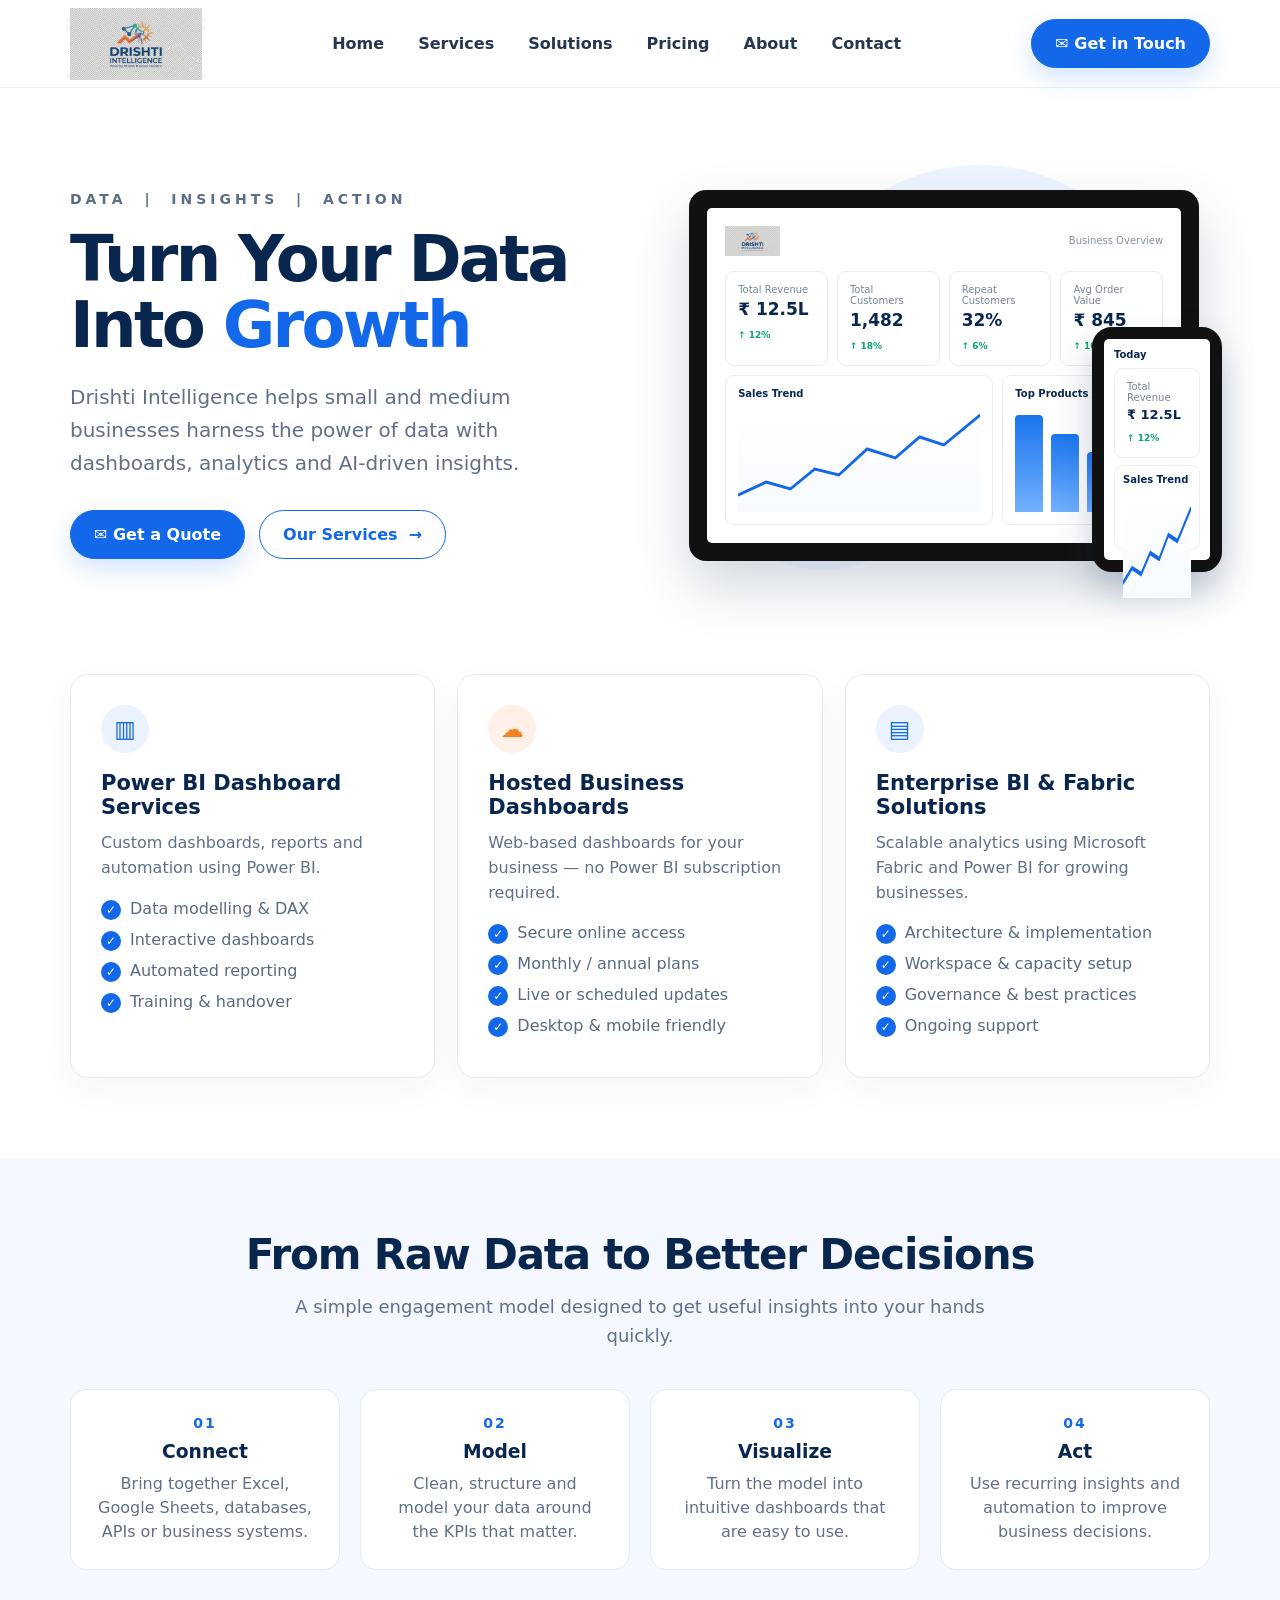
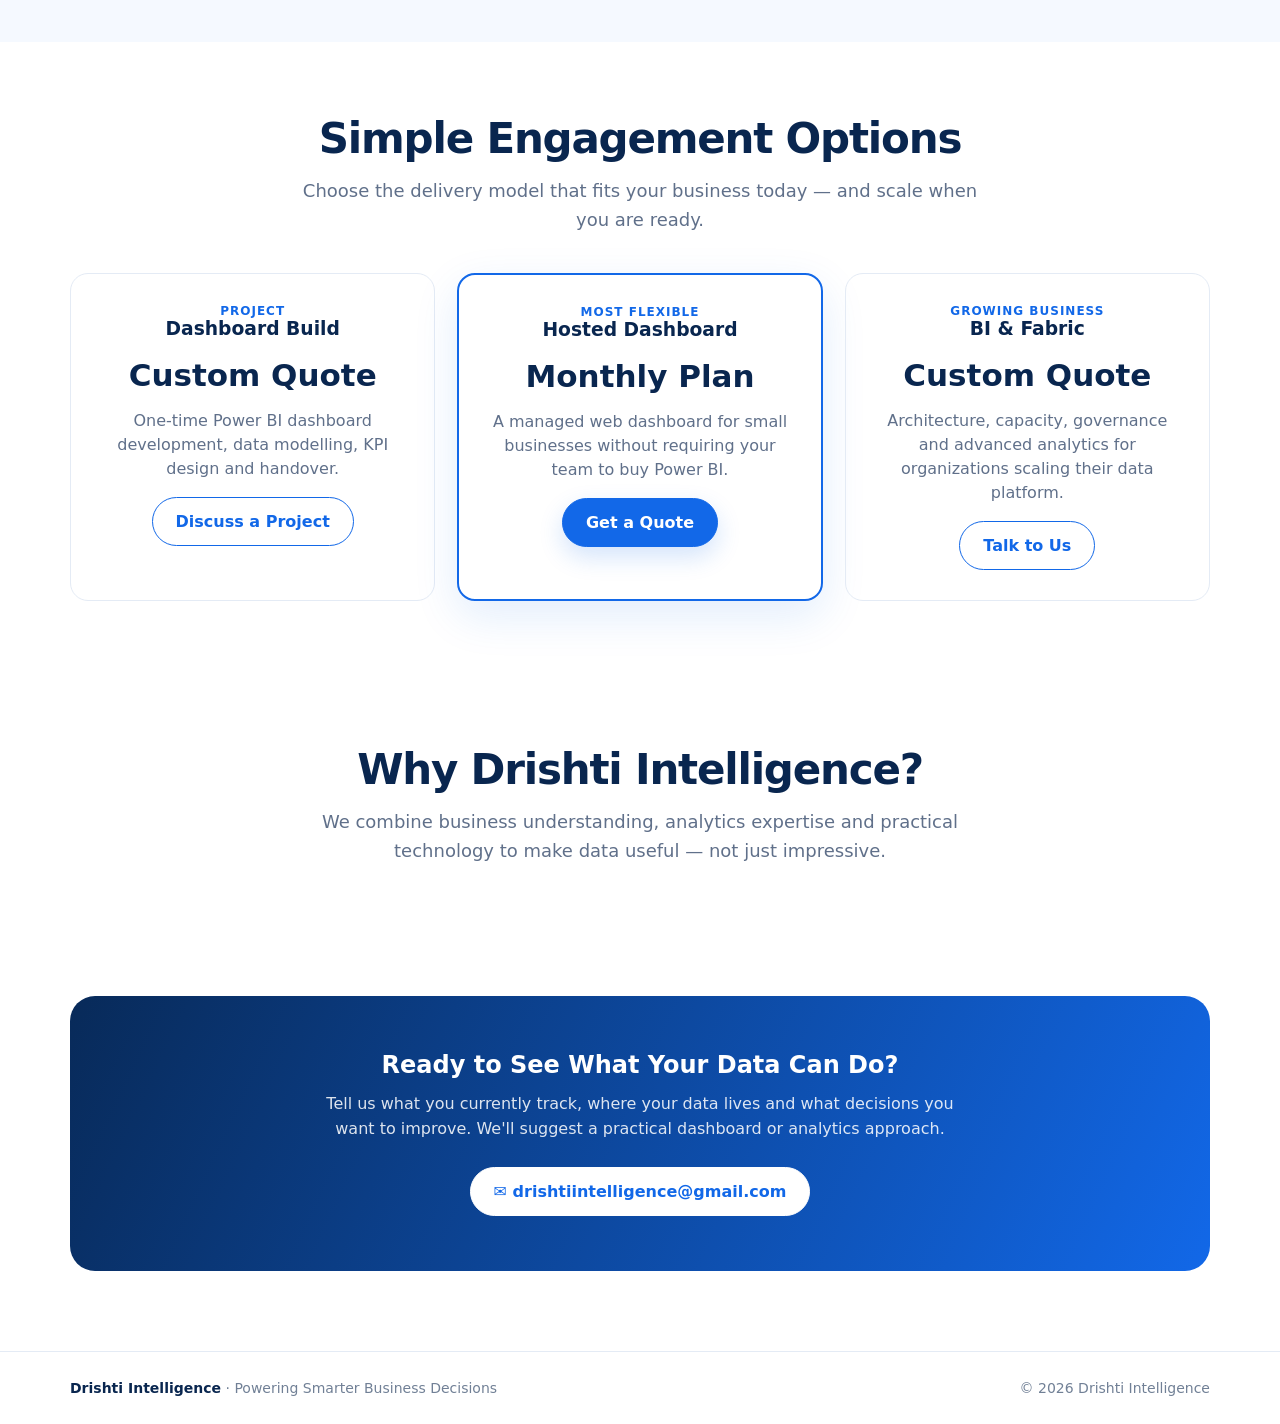
==== commit 78d4dda2: "Add files via upload" ====
--- a/index.html
+++ b/index.html
@@ -7,10 +7,10 @@
 <meta name="description" content="Drishti Intelligence helps businesses turn data into actionable insights through dashboards, analytics and AI-driven solutions.">
 <style>
 :root{--navy:#09264f;--blue:#1268e8;--orange:#f58220;--ink:#203553;--muted:#60708a;--line:#e4ebf5;--bg:#fff;--soft:#f5f9ff}
-*{box-sizing:border-box}html{scroll-behavior:smooth}body{margin:0;font-family:Inter,ui-sans-serif,system-ui,-apple-system,BlinkMacSystemFont,"Segoe UI",sans-serif;color:var(--ink);background:#fff}a{text-decoration:none;color:inherit}.container{max-width:1180px;margin:auto;padding:0 28px}
+*{box-sizing:border-box}html{scroll-behavior:smooth}body{margin:0;font-family:Inter,ui-sans-serif,system-ui,-apple-system,BlinkMacSystemFont,"Segoe UI",sans-serif;color:var(--ink);background:#fff}a{text-decoration:none;color:inherit}.container{max-width:1536px;margin:auto;padding:0 70px}
 header{height:88px;border-bottom:1px solid #edf1f7;background:rgba(255,255,255,.96);position:sticky;top:0;z-index:20;backdrop-filter:blur(10px)}
-.nav{height:100%;display:flex;align-items:center;justify-content:space-between;gap:24px}.logo{height:68px;width:auto;display:block}.links{display:flex;gap:34px;align-items:center;font-weight:600;color:#26364e}.links a:hover{color:var(--blue)}.btn{display:inline-flex;align-items:center;gap:10px;padding:14px 23px;border-radius:30px;font-weight:700;border:1px solid var(--blue);transition:.2s}.btn.primary{background:var(--blue);color:#fff;box-shadow:0 10px 25px rgba(18,104,232,.18)}.btn.secondary{background:#fff;color:var(--blue)}.btn:hover{transform:translateY(-2px)}
-.hero{padding:76px 0 64px;overflow:hidden}.hero-grid{display:grid;grid-template-columns:1.02fr .98fr;align-items:center;gap:55px}.eyebrow{font-size:14px;letter-spacing:4px;font-weight:800;color:#5c6d86;margin-bottom:20px}.hero h1{font-size:64px;line-height:1.03;letter-spacing:-2.7px;color:var(--navy);margin:0 0 23px}.hero h1 span{color:var(--blue)}.hero p{font-size:20px;line-height:1.65;color:var(--muted);max-width:650px;margin:0 0 30px}.actions{display:flex;gap:14px;flex-wrap:wrap}.visual{position:relative;min-height:430px;display:flex;align-items:center;justify-content:center}.visual:before,.visual:after{content:"";position:absolute;border-radius:50%;background:#edf5ff;z-index:0}.visual:before{width:390px;height:390px;right:35px;top:5px}.visual:after{width:230px;height:230px;left:30px;bottom:20px;background:#f4f8ff}.laptop{position:relative;z-index:2;width:510px;background:#111;border:10px solid #111;border-radius:17px;box-shadow:0 25px 55px rgba(24,54,93,.2);padding:8px}.screen{background:#fff;border-radius:5px;padding:18px}.screen-top{display:flex;align-items:center;justify-content:space-between;margin-bottom:15px}.mini-logo{height:30px}.dash{display:grid;grid-template-columns:repeat(4,1fr);gap:9px}.kpi{border:1px solid #e8eef7;border-radius:9px;padding:12px;background:#fff}.kpi small{display:block;color:#77859a;font-size:10px}.kpi strong{display:block;color:var(--navy);font-size:17px;margin:4px 0}.up{color:#08a56c;font-size:9px;font-weight:800}.charts{display:grid;grid-template-columns:1.25fr .75fr;gap:9px;margin-top:9px}.chart{height:150px;border:1px solid #e8eef7;border-radius:9px;padding:12px}.chart-title{font-size:10px;font-weight:800;color:var(--navy);margin-bottom:8px}.bars{height:105px;display:flex;align-items:end;gap:8px}.bars i{display:block;flex:1;background:linear-gradient(#1b75ed,#72b0ff);border-radius:4px 4px 0 0}.line{height:105px;position:relative;background:linear-gradient(180deg,#fff,#f7fbff)}.line svg{width:100%;height:100%}.phone{position:absolute;right:-12px;bottom:18px;z-index:4;width:130px;background:#111;border:7px solid #111;border-radius:20px;padding:5px;box-shadow:0 18px 35px rgba(24,54,93,.25)}.phone .screen{padding:10px}.phone .kpi strong{font-size:13px}.phone .chart{height:85px;padding:8px}
+.nav{height:100%;display:flex;align-items:center;justify-content:space-between;gap:24px}.logo{height:72px;width:auto;display:block}.links{display:flex;gap:34px;align-items:center;font-weight:600;color:#26364e}.links a:hover{color:var(--blue)}.btn{display:inline-flex;align-items:center;gap:10px;padding:14px 23px;border-radius:30px;font-weight:700;border:1px solid var(--blue);transition:.2s}.btn.primary{background:var(--blue);color:#fff;box-shadow:0 10px 25px rgba(18,104,232,.18)}.btn.secondary{background:#fff;color:var(--blue)}.btn:hover{transform:translateY(-2px)}
+.hero{padding:72px 0 64px;overflow:hidden}.hero-grid{display:grid;grid-template-columns:1.02fr .98fr;align-items:center;gap:55px}.eyebrow{font-size:14px;letter-spacing:4px;font-weight:800;color:#5c6d86;margin-bottom:20px}.hero h1{font-size:64px;line-height:1.03;letter-spacing:-2.7px;color:var(--navy);margin:0 0 23px}.hero h1 span{color:var(--blue)}.hero p{font-size:20px;line-height:1.65;color:var(--muted);max-width:650px;margin:0 0 30px}.actions{display:flex;gap:14px;flex-wrap:wrap}.visual{position:relative;min-height:430px;display:flex;align-items:center;justify-content:center}.visual:before,.visual:after{content:"";position:absolute;border-radius:50%;background:#edf5ff;z-index:0}.visual:before{width:390px;height:390px;right:35px;top:5px}.visual:after{width:230px;height:230px;left:30px;bottom:20px;background:#f4f8ff}.laptop{position:relative;z-index:2;width:510px;background:#111;border:10px solid #111;border-radius:17px;box-shadow:0 25px 55px rgba(24,54,93,.2);padding:8px}.screen{background:#fff;border-radius:5px;padding:18px}.screen-top{display:flex;align-items:center;justify-content:space-between;margin-bottom:15px}.mini-logo{height:30px}.dash{display:grid;grid-template-columns:repeat(4,1fr);gap:9px}.kpi{border:1px solid #e8eef7;border-radius:9px;padding:12px;background:#fff}.kpi small{display:block;color:#77859a;font-size:10px}.kpi strong{display:block;color:var(--navy);font-size:17px;margin:4px 0}.up{color:#08a56c;font-size:9px;font-weight:800}.charts{display:grid;grid-template-columns:1.25fr .75fr;gap:9px;margin-top:9px}.chart{height:150px;border:1px solid #e8eef7;border-radius:9px;padding:12px}.chart-title{font-size:10px;font-weight:800;color:var(--navy);margin-bottom:8px}.bars{height:105px;display:flex;align-items:end;gap:8px}.bars i{display:block;flex:1;background:linear-gradient(#1b75ed,#72b0ff);border-radius:4px 4px 0 0}.line{height:105px;position:relative;background:linear-gradient(180deg,#fff,#f7fbff)}.line svg{width:100%;height:100%}.phone{position:absolute;right:-12px;bottom:18px;z-index:4;width:130px;background:#111;border:7px solid #111;border-radius:20px;padding:5px;box-shadow:0 18px 35px rgba(24,54,93,.25)}.phone .screen{padding:10px}.phone .kpi strong{font-size:13px}.phone .chart{height:85px;padding:8px}
 .services{padding:20px 0 80px}.cards{display:grid;grid-template-columns:repeat(3,1fr);gap:22px}.card{border:1px solid var(--line);border-radius:18px;padding:30px;background:#fff;box-shadow:0 12px 35px rgba(20,48,85,.045)}.icon{width:48px;height:48px;border-radius:50%;display:grid;place-items:center;background:#eaf3ff;color:var(--blue);font-size:23px;margin-bottom:18px}.card:nth-child(2) .icon{background:#fff1e7;color:var(--orange)}.card h3{font-size:21px;color:var(--navy);margin:0 0 12px}.card p{color:var(--muted);line-height:1.55;margin:0 0 18px}.card ul{list-style:none;padding:0;margin:0}.card li{margin:10px 0;color:#586a83}.card li:before{content:"✓";display:inline-grid;place-items:center;width:20px;height:20px;background:var(--blue);color:white;border-radius:50%;font-size:12px;font-weight:800;margin-right:9px}
 .section{padding:72px 0}.section.alt{background:var(--soft)}.center{text-align:center}.section h2{font-size:42px;letter-spacing:-1.2px;color:var(--navy);margin:0 0 14px}.section .lead{max-width:700px;margin:0 auto 38px;color:var(--muted);font-size:18px;line-height:1.6}.steps{display:grid;grid-template-columns:repeat(4,1fr);gap:20px}.step{background:#fff;border:1px solid var(--line);padding:25px;border-radius:16px}.num{color:var(--blue);font-size:14px;font-weight:900;letter-spacing:2px}.step h3{color:var(--navy);margin:10px 0}.step p{color:var(--muted);line-height:1.5;margin:0}
 .pricing{display:grid;grid-template-columns:repeat(3,1fr);gap:22px}.price{border:1px solid var(--line);border-radius:18px;padding:30px}.price.featured{border:2px solid var(--blue);box-shadow:0 15px 45px rgba(18,104,232,.12)}.price h3{color:var(--navy);margin-top:0}.price .tag{font-size:12px;color:var(--blue);font-weight:900;letter-spacing:1px}.price strong{font-size:31px;color:var(--navy)}.price p{color:var(--muted);line-height:1.5}
@@ -23,7 +23,7 @@
 <body>
 <header>
   <div class="container nav">
-    <a href="#home" aria-label="Drishti Intelligence home"><img class="logo" src="assets/drishti-logo.png" alt="Drishti Intelligence"></a>
+    <a href="#home" aria-label="Drishti Intelligence home"><img class="logo" src="[data-uri]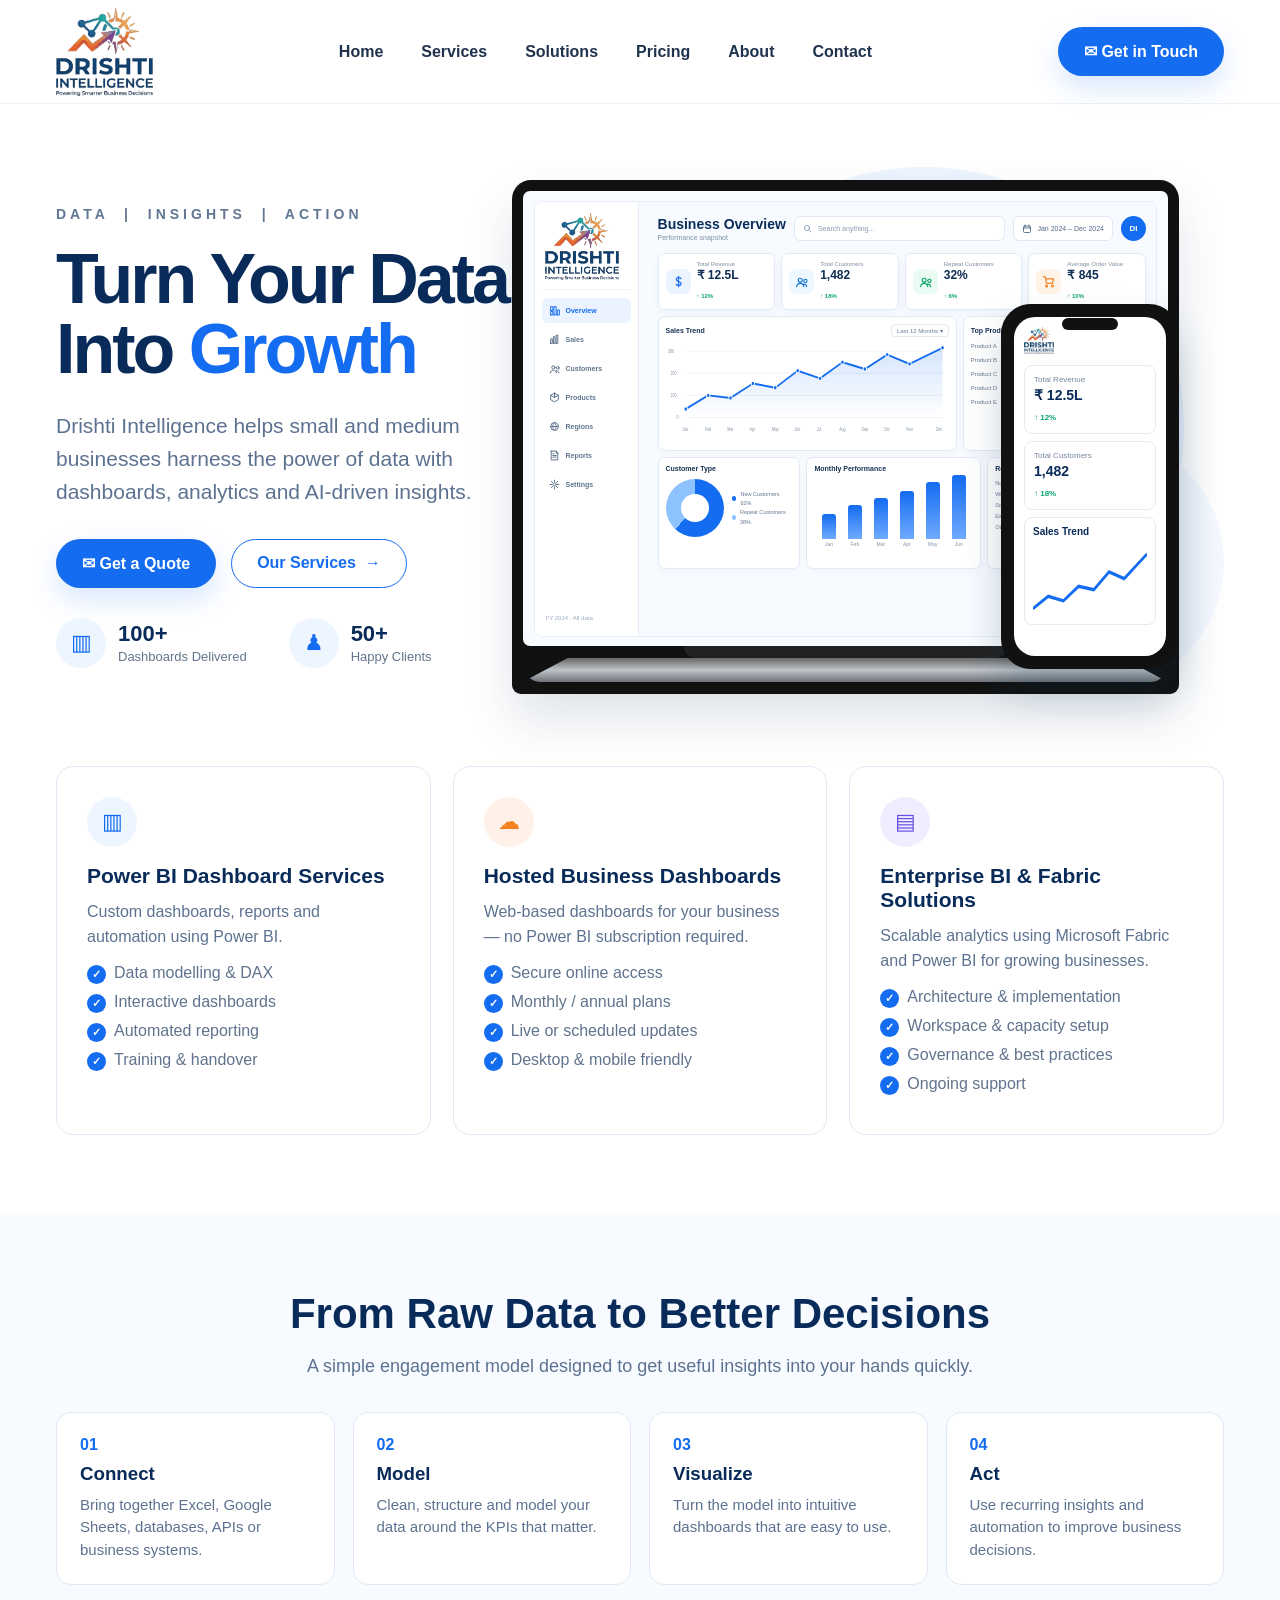
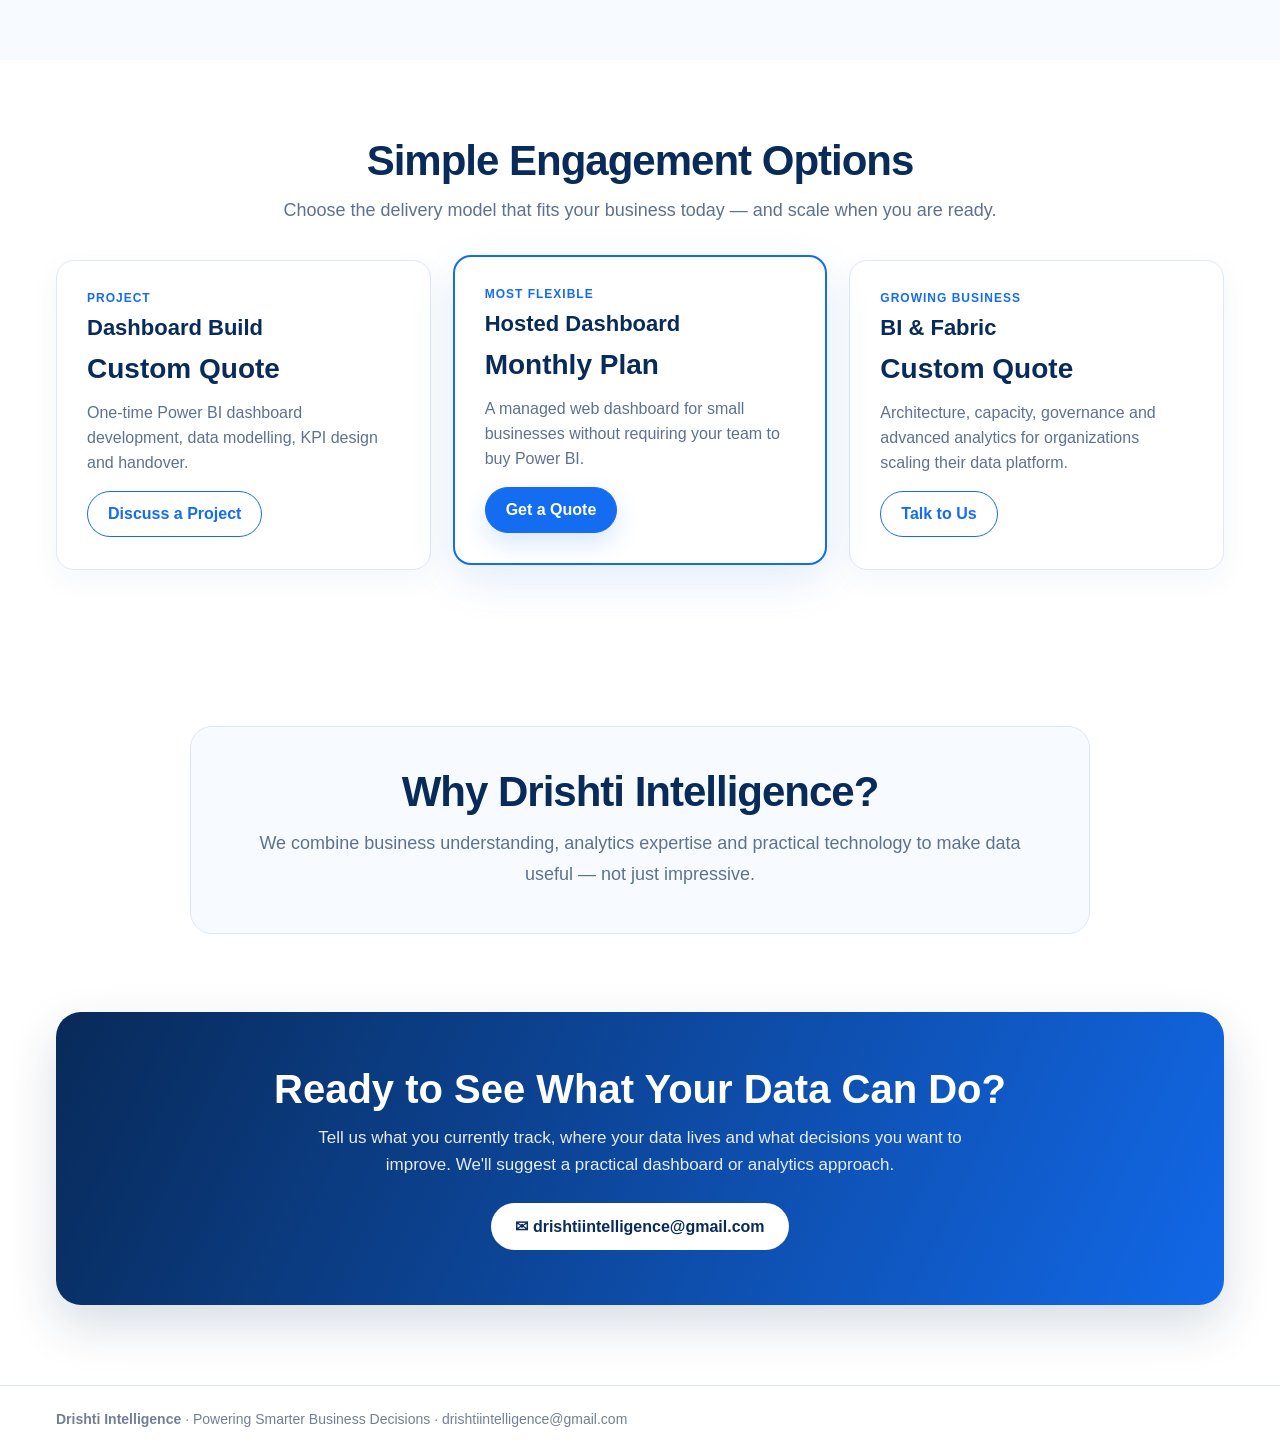
==== commit 184640fc: "Add files via upload" ====
--- a/index.html
+++ b/index.html
@@ -1,88 +1,127 @@
-<!doctype html>
+<!DOCTYPE html>
+
 <html lang="en">
 <head>
-<meta charset="utf-8">
-<meta name="viewport" content="width=device-width, initial-scale=1">
-<title>Drishti Intelligence | Powering Smarter Business Decisions</title>
-<meta name="description" content="Drishti Intelligence helps businesses turn data into actionable insights through dashboards, analytics and AI-driven solutions.">
+<meta charset="utf-8"/>
+<meta content="width=device-width, initial-scale=1" name="viewport"/>
+<title>Drishti Intelligence — Powering Smarter Business Decisions</title>
 <style>
-:root{--navy:#09264f;--blue:#1268e8;--orange:#f58220;--ink:#203553;--muted:#60708a;--line:#e4ebf5;--bg:#fff;--soft:#f5f9ff}
-*{box-sizing:border-box}html{scroll-behavior:smooth}body{margin:0;font-family:Inter,ui-sans-serif,system-ui,-apple-system,BlinkMacSystemFont,"Segoe UI",sans-serif;color:var(--ink);background:#fff}a{text-decoration:none;color:inherit}.container{max-width:1536px;margin:auto;padding:0 70px}
-header{height:88px;border-bottom:1px solid #edf1f7;background:rgba(255,255,255,.96);position:sticky;top:0;z-index:20;backdrop-filter:blur(10px)}
-.nav{height:100%;display:flex;align-items:center;justify-content:space-between;gap:24px}.logo{height:72px;width:auto;display:block}.links{display:flex;gap:34px;align-items:center;font-weight:600;color:#26364e}.links a:hover{color:var(--blue)}.btn{display:inline-flex;align-items:center;gap:10px;padding:14px 23px;border-radius:30px;font-weight:700;border:1px solid var(--blue);transition:.2s}.btn.primary{background:var(--blue);color:#fff;box-shadow:0 10px 25px rgba(18,104,232,.18)}.btn.secondary{background:#fff;color:var(--blue)}.btn:hover{transform:translateY(-2px)}
-.hero{padding:72px 0 64px;overflow:hidden}.hero-grid{display:grid;grid-template-columns:1.02fr .98fr;align-items:center;gap:55px}.eyebrow{font-size:14px;letter-spacing:4px;font-weight:800;color:#5c6d86;margin-bottom:20px}.hero h1{font-size:64px;line-height:1.03;letter-spacing:-2.7px;color:var(--navy);margin:0 0 23px}.hero h1 span{color:var(--blue)}.hero p{font-size:20px;line-height:1.65;color:var(--muted);max-width:650px;margin:0 0 30px}.actions{display:flex;gap:14px;flex-wrap:wrap}.visual{position:relative;min-height:430px;display:flex;align-items:center;justify-content:center}.visual:before,.visual:after{content:"";position:absolute;border-radius:50%;background:#edf5ff;z-index:0}.visual:before{width:390px;height:390px;right:35px;top:5px}.visual:after{width:230px;height:230px;left:30px;bottom:20px;background:#f4f8ff}.laptop{position:relative;z-index:2;width:510px;background:#111;border:10px solid #111;border-radius:17px;box-shadow:0 25px 55px rgba(24,54,93,.2);padding:8px}.screen{background:#fff;border-radius:5px;padding:18px}.screen-top{display:flex;align-items:center;justify-content:space-between;margin-bottom:15px}.mini-logo{height:30px}.dash{display:grid;grid-template-columns:repeat(4,1fr);gap:9px}.kpi{border:1px solid #e8eef7;border-radius:9px;padding:12px;background:#fff}.kpi small{display:block;color:#77859a;font-size:10px}.kpi strong{display:block;color:var(--navy);font-size:17px;margin:4px 0}.up{color:#08a56c;font-size:9px;font-weight:800}.charts{display:grid;grid-template-columns:1.25fr .75fr;gap:9px;margin-top:9px}.chart{height:150px;border:1px solid #e8eef7;border-radius:9px;padding:12px}.chart-title{font-size:10px;font-weight:800;color:var(--navy);margin-bottom:8px}.bars{height:105px;display:flex;align-items:end;gap:8px}.bars i{display:block;flex:1;background:linear-gradient(#1b75ed,#72b0ff);border-radius:4px 4px 0 0}.line{height:105px;position:relative;background:linear-gradient(180deg,#fff,#f7fbff)}.line svg{width:100%;height:100%}.phone{position:absolute;right:-12px;bottom:18px;z-index:4;width:130px;background:#111;border:7px solid #111;border-radius:20px;padding:5px;box-shadow:0 18px 35px rgba(24,54,93,.25)}.phone .screen{padding:10px}.phone .kpi strong{font-size:13px}.phone .chart{height:85px;padding:8px}
-.services{padding:20px 0 80px}.cards{display:grid;grid-template-columns:repeat(3,1fr);gap:22px}.card{border:1px solid var(--line);border-radius:18px;padding:30px;background:#fff;box-shadow:0 12px 35px rgba(20,48,85,.045)}.icon{width:48px;height:48px;border-radius:50%;display:grid;place-items:center;background:#eaf3ff;color:var(--blue);font-size:23px;margin-bottom:18px}.card:nth-child(2) .icon{background:#fff1e7;color:var(--orange)}.card h3{font-size:21px;color:var(--navy);margin:0 0 12px}.card p{color:var(--muted);line-height:1.55;margin:0 0 18px}.card ul{list-style:none;padding:0;margin:0}.card li{margin:10px 0;color:#586a83}.card li:before{content:"✓";display:inline-grid;place-items:center;width:20px;height:20px;background:var(--blue);color:white;border-radius:50%;font-size:12px;font-weight:800;margin-right:9px}
-.section{padding:72px 0}.section.alt{background:var(--soft)}.center{text-align:center}.section h2{font-size:42px;letter-spacing:-1.2px;color:var(--navy);margin:0 0 14px}.section .lead{max-width:700px;margin:0 auto 38px;color:var(--muted);font-size:18px;line-height:1.6}.steps{display:grid;grid-template-columns:repeat(4,1fr);gap:20px}.step{background:#fff;border:1px solid var(--line);padding:25px;border-radius:16px}.num{color:var(--blue);font-size:14px;font-weight:900;letter-spacing:2px}.step h3{color:var(--navy);margin:10px 0}.step p{color:var(--muted);line-height:1.5;margin:0}
-.pricing{display:grid;grid-template-columns:repeat(3,1fr);gap:22px}.price{border:1px solid var(--line);border-radius:18px;padding:30px}.price.featured{border:2px solid var(--blue);box-shadow:0 15px 45px rgba(18,104,232,.12)}.price h3{color:var(--navy);margin-top:0}.price .tag{font-size:12px;color:var(--blue);font-weight:900;letter-spacing:1px}.price strong{font-size:31px;color:var(--navy)}.price p{color:var(--muted);line-height:1.5}
-.cta{margin:20px 0 80px;border-radius:25px;background:linear-gradient(115deg,#082a59,#1268e8);color:#fff;padding:55px;text-align:center}.cta h2{color:#fff;margin:0 0 12px}.cta p{opacity:.86;max-width:650px;margin:0 auto 25px;line-height:1.6}.cta .btn{background:#fff;color:var(--blue);border-color:#fff}
-footer{border-top:1px solid var(--line);padding:28px 0;color:#718096;font-size:14px}.footer{display:flex;justify-content:space-between;align-items:center;gap:20px}.footer strong{color:var(--navy)}
-@media(max-width:900px){.links{display:none}.hero-grid{grid-template-columns:1fr}.hero h1{font-size:50px}.visual{min-height:380px}.laptop{width:90%}.cards,.pricing{grid-template-columns:1fr}.steps{grid-template-columns:1fr 1fr}.phone{right:0}.footer{flex-direction:column}}
-@media(max-width:560px){.container{padding:0 18px}.hero{padding-top:50px}.hero h1{font-size:42px}.hero p{font-size:17px}.visual{min-height:290px}.laptop{width:100%;border-width:6px}.screen{padding:10px}.dash{gap:5px}.kpi{padding:7px}.kpi strong{font-size:12px}.charts .chart{height:105px}.bars,.line{height:70px}.phone{width:92px;border-width:5px}.steps{grid-template-columns:1fr}.cta{padding:35px 22px}}
+:root{--navy:#092b59;--blue:#146cf0;--muted:#5d7290;--line:#dfe8f4;--soft:#f7fbff}
+*{box-sizing:border-box}html{scroll-behavior:smooth}body{margin:0;background:#fff;color:var(--navy);font-family:Inter,Arial,sans-serif}
+a{text-decoration:none;color:inherit}.wrap{max-width:1440px;margin:auto;padding:0 56px}
+header{height:104px;border-bottom:1px solid #edf1f6;background:#fff}.nav{height:100%;display:flex;align-items:center;justify-content:space-between}
+.brand{height:88px;width:auto;display:block}.navlinks{display:flex;gap:38px;font-weight:650;color:#20334e}.navlinks a:hover{color:var(--blue)}
+.cta{background:var(--blue);color:#fff;border-radius:32px;padding:15px 26px;font-weight:750;box-shadow:0 12px 28px #146cf029}
+.hero{padding:58px 0 24px}.heroGrid{display:grid;grid-template-columns:39% 61%;align-items:center;gap:0}.eyebrow{font-size:14px;letter-spacing:4px;font-weight:800;color:#627794;margin-bottom:23px}
+h1{font-size:70px;line-height:.99;letter-spacing:-3px;margin:0 0 25px}.blue{color:var(--blue)}
+.copy{font-size:21px;line-height:1.58;color:var(--muted);max-width:600px;margin-bottom:30px}.buttons{display:flex;gap:15px}.outline{border:1.5px solid var(--blue);color:var(--blue);border-radius:32px;padding:14px 25px;font-weight:750}
+.stats{display:flex;gap:42px;margin-top:30px}.stat{display:flex;align-items:center;gap:12px}.statIcon{width:50px;height:50px;border-radius:50%;background:#edf5ff;display:grid;place-items:center;color:var(--blue);font-size:22px}.stat b{display:block;font-size:22px}.stat span{font-size:13px;color:#63758c}
+.visual{height:550px;position:relative;display:flex;align-items:center;justify-content:flex-end}.orb{position:absolute;width:520px;height:520px;border-radius:50%;right:40px;top:5px;background:#edf5ff}.orb2{position:absolute;width:260px;height:260px;border-radius:50%;right:0;bottom:20px;background:#f5f9ff}
+.laptop{position:relative;z-index:2;width:820px;margin-right:45px}.lid{background:#111;border-radius:19px 19px 9px 9px;padding:11px 11px 12px;box-shadow:0 25px 50px #153a6324}.display{background:#fff;border-radius:7px;padding:16px;height:455px;overflow:hidden}.hinge{height:12px;background:#222;margin:0 25%;border-radius:0 0 12px 12px}.base{height:24px;background:linear-gradient(#666,#bfc4c9,#6d7378);clip-path:polygon(7% 0,93% 0,100% 100%,0 100%);border-radius:0 0 18px 18px;box-shadow:0 8px 16px #18385a25}
+.dashHead{display:flex;align-items:center;justify-content:space-between;height:46px}.dashLogo{height:34px;width:auto}.search{width:32%;height:30px;border:1px solid #e1e8f2;border-radius:7px;color:#8291a6;font-size:9px;padding:8px 12px}.date{font-size:9px;color:#71839a}
+.kpis{display:grid;grid-template-columns:repeat(4,1fr);gap:8px}.kpi{border:1px solid #e4ebf4;border-radius:8px;padding:10px}.kpi small{display:block;font-size:9px;color:#75869c}.kpi b{display:block;font-size:17px;margin:4px 0}.up{font-size:8px;color:#08a56c;font-weight:800}
+.row{display:grid;grid-template-columns:1.35fr .65fr;gap:8px;margin-top:8px}.panel{border:1px solid #e4ebf4;border-radius:8px;padding:10px;height:154px}.pt{font-size:10px;font-weight:800;margin-bottom:7px}.chart svg{width:100%;height:105px}.bars{height:105px;display:flex;align-items:end;gap:9px}.bars i{flex:1;background:linear-gradient(#267bf1,#72b0ff);border-radius:3px 3px 0 0}
+.row2{display:grid;grid-template-columns:1fr 1fr 1fr;gap:8px;margin-top:8px}.panel.small{height:116px}.donut{width:68px;height:68px;border-radius:50%;background:conic-gradient(#146cf0 0 62%,#8bc0ff 62% 100%);margin:7px auto;position:relative}.donut:after{content:"";position:absolute;inset:17px;background:#fff;border-radius:50%}
+.phone{position:absolute;z-index:4;right:0;bottom:25px;width:178px;height:365px;background:#111;border:8px solid #111;border-radius:30px;padding:5px;box-shadow:0 22px 38px #17395a38;overflow:hidden}.phone:before{content:"";position:absolute;top:6px;left:50%;transform:translateX(-50%);width:56px;height:12px;background:#111;border-radius:10px;z-index:5}.pScreen{height:100%;background:#fff;border-radius:21px;padding:10px;overflow:hidden}.pLogo{height:27px;max-width:105px}.pKpi{border:1px solid #e4ebf4;border-radius:8px;padding:9px;margin-top:7px}.pKpi small{display:block;font-size:8px;color:#75869c}.pKpi b{display:block;font-size:14px;margin:3px 0}.pChart{border:1px solid #e4ebf4;border-radius:8px;height:108px;padding:8px;margin-top:7px}.pChart svg{width:100%;height:78px}
+.services{padding:30px 0 80px}.cards{display:grid;grid-template-columns:repeat(3,1fr);gap:22px}.card{border:1px solid var(--line);border-radius:17px;padding:30px;min-height:265px}.ico{width:50px;height:50px;border-radius:50%;background:#edf5ff;color:var(--blue);display:grid;place-items:center;font-size:22px;margin-bottom:17px}.card:nth-child(2) .ico{background:#fff1e7;color:#f58220}.card:nth-child(3) .ico{background:#f0edff;color:#6b4ee6}.card h2{font-size:21px;margin:0 0 12px}.card p{color:var(--muted);line-height:1.55;margin:0 0 14px}.card li{list-style:none;color:#60738d;margin:9px 0}.card ul{padding:0;margin:0}.card li:before{content:"✓";background:var(--blue);color:#fff;border-radius:50%;font-size:11px;font-weight:800;width:19px;height:19px;display:inline-grid;place-items:center;margin-right:8px}
+section.more{padding:75px 0;background:var(--soft)}.more h2{text-align:center;font-size:42px;margin:0 0 12px}.more p{text-align:center;color:var(--muted);font-size:18px}.steps{display:grid;grid-template-columns:repeat(4,1fr);gap:18px;margin-top:35px}.step{background:#fff;border:1px solid var(--line);border-radius:15px;padding:23px}.step b{color:var(--blue)}.step h3{margin:9px 0}.step p{text-align:left;font-size:15px;line-height:1.5;margin:0}
+footer{border-top:1px solid var(--line);padding:25px 0;color:#718096;font-size:14px}
+@media(max-width:1080px){.wrap{padding:0 28px}.heroGrid{grid-template-columns:1fr}.hero h1{font-size:60px}.visual{margin-top:30px;justify-content:center}.laptop{width:min(820px,95%);margin-right:35px}}
+@media(max-width:700px){header{height:80px}.brand{height:62px}.navlinks{display:none}.cta{padding:11px 15px;font-size:13px}.wrap{padding:0 17px}.hero{padding-top:38px}.hero h1{font-size:43px}.copy{font-size:17px}.buttons{flex-wrap:wrap}.stats{gap:15px}.statIcon{width:42px;height:42px}.stat b{font-size:18px}.stat span{font-size:11px}.visual{height:315px;margin-top:25px;overflow:visible}.orb{width:300px;height:300px;right:0}.laptop{width:96%;margin-right:16px}.lid{padding:6px 6px 7px;border-radius:13px}.display{height:230px;padding:8px}.dashLogo{height:23px}.search,.date{display:none}.dashHead{height:31px}.kpi{padding:6px}.kpi small{font-size:6px}.kpi b{font-size:10px}.up{font-size:6px}.panel{height:80px;padding:6px}.pt{font-size:7px}.chart svg{height:57px}.bars{height:57px}.row2{margin-top:5px}.panel.small{height:62px}.row{margin-top:5px;gap:5px}.kpis,.row,.row2{gap:5px}.phone{width:106px;height:225px;border-width:5px;border-radius:22px;right:0;bottom:3px}.pScreen{border-radius:17px;padding:7px}.pLogo{height:19px}.pKpi{padding:6px;margin-top:5px}.pKpi small{font-size:6px}.pKpi b{font-size:10px}.pChart{height:78px;margin-top:5px;padding:5px}.pChart svg{height:57px}.cards,.steps{grid-template-columns:1fr}.more h2{font-size:32px}}
+
+/* Pricing, About & Contact — retained from the earlier Drishti Intelligence design */
+.section{padding:78px 0}.center{text-align:center}.section h2{font-size:42px;line-height:1.1;margin:0 0 12px;letter-spacing:-1px}.lead{max-width:760px;margin:0 auto 35px;color:var(--muted);font-size:18px;line-height:1.6}
+.pricing{display:grid;grid-template-columns:repeat(3,1fr);gap:22px;text-align:left}.price{background:#fff;border:1px solid var(--line);border-radius:18px;padding:30px;box-shadow:0 10px 30px rgba(20,70,120,.05)}.price.featured{border:2px solid var(--blue);box-shadow:0 15px 45px rgba(18,104,232,.12);transform:translateY(-5px)}.price h3{color:var(--navy);margin:10px 0 12px;font-size:22px}.price .tag{font-size:12px;color:var(--blue);font-weight:900;letter-spacing:1px}.price strong{font-size:28px;color:var(--navy)}.price p{color:var(--muted);line-height:1.55;min-height:72px}.priceBtn{display:inline-block;border-radius:30px;padding:13px 20px;font-weight:750;border:1.5px solid var(--blue);color:var(--blue)}.priceBtn.primary{background:var(--blue);color:#fff;box-shadow:0 10px 24px #146cf029}
+.aboutBox{max-width:900px;margin:0 auto;background:var(--soft);border:1px solid var(--line);border-radius:22px;padding:42px 48px}.aboutBox p{margin:0;color:var(--muted);font-size:18px;line-height:1.75}
+.contactWrap{padding:0 0 80px}.contactCta{margin:0;border-radius:25px;background:linear-gradient(115deg,#082a59,#1268e8);color:#fff;padding:55px;text-align:center;box-shadow:0 20px 50px rgba(8,42,89,.16)}.contactCta h2{color:#fff;margin:0 0 12px;font-size:40px}.contactCta p{opacity:.9;max-width:700px;margin:0 auto 25px;line-height:1.6;font-size:17px}.contactCta .contactBtn{display:inline-block;background:#fff;color:var(--navy);border-radius:30px;padding:14px 24px;font-weight:800}
+@media(max-width:900px){.pricing{grid-template-columns:1fr}.price.featured{transform:none}.section h2{font-size:36px}.aboutBox{padding:32px 26px}}
+@media(max-width:700px){.section{padding:58px 0}.section h2{font-size:31px}.lead{font-size:16px}.price{padding:24px}.price p{min-height:0}.contactWrap{padding-bottom:55px}.contactCta{padding:36px 22px}.contactCta h2{font-size:30px}.contactCta p{font-size:16px}}
+
+/* Laptop dashboard refinement — intentionally scoped to the laptop display only */
+.laptop .display{padding:10px 11px 9px;background:#f8fbff}
+.laptop .display *{font-family:Inter,Arial,sans-serif}
+.laptopDash{height:100%;display:grid;grid-template-columns:104px 1fr;gap:9px;background:#f7faff;border:1px solid #e7eef8;border-radius:8px;overflow:hidden;color:#193152}
+.dSide{background:#fff;border-right:1px solid #e8eef6;padding:10px 7px;display:flex;flex-direction:column}
+.dBrand{padding:1px 3px 9px;border-bottom:1px solid #edf2f8;margin-bottom:8px}.dBrand img{width:74px;height:auto;display:block}
+.dNav{display:flex;flex-direction:column;gap:4px}.dNavItem{height:25px;border-radius:6px;display:flex;align-items:center;gap:6px;padding:0 7px;font-size:7px;font-weight:700;color:#60748e;white-space:nowrap}.dNavItem svg{width:11px;height:11px;flex:0 0 auto}.dNavItem.active{background:#eaf3ff;color:#146cf0}.dNavItem:hover{background:#f1f6fc}
+.dSideFoot{margin-top:auto;font-size:6px;color:#9aaabd;padding:5px 4px}
+.dMain{min-width:0;padding:9px 10px 8px;overflow:hidden}
+.dTop{display:grid;grid-template-columns:auto 1fr auto auto;align-items:center;gap:8px;height:35px;margin-bottom:7px}.dTitle{font-size:14px;font-weight:850;color:#0b2d59}.dSub{font-size:7px;color:#8090a5;margin-top:2px}.dSearch{height:25px;border:1px solid #dfe8f3;border-radius:6px;background:#fff;display:flex;align-items:center;gap:5px;padding:0 8px;color:#8a9aae;font-size:7px}.dSearch svg{width:10px;height:10px}.dDate{height:25px;border:1px solid #dfe8f3;border-radius:6px;background:#fff;display:flex;align-items:center;gap:5px;padding:0 8px;color:#536b86;font-size:7px;white-space:nowrap}.dDate svg{width:10px;height:10px}.dAvatar{width:25px;height:25px;border-radius:50%;background:#146cf0;color:#fff;display:grid;place-items:center;font-size:8px;font-weight:800}
+.dKpis{display:grid;grid-template-columns:repeat(4,1fr);gap:6px}.dKpi{background:#fff;border:1px solid #e1eaf5;border-radius:7px;padding:7px;min-width:0;display:grid;grid-template-columns:25px 1fr;column-gap:6px;align-items:center;box-shadow:0 3px 10px rgba(25,60,100,.035)}.dKpiIcon{width:25px;height:25px;border-radius:7px;background:#eaf3ff;color:#146cf0;display:grid;place-items:center}.dKpiIcon svg{width:13px;height:13px}.dKpi:nth-child(2) .dKpiIcon{background:#eef8ff;color:#1877d2}.dKpi:nth-child(3) .dKpiIcon{background:#e9fbf2;color:#12a76d}.dKpi:nth-child(4) .dKpiIcon{background:#fff3e8;color:#f58220}.dKpi small{display:block;font-size:6px;color:#7d8da2;white-space:nowrap}.dKpi b{display:block;font-size:12px;line-height:1.1;color:#102d53;margin:2px 0}.dUp{font-size:6px;color:#08a56c;font-weight:800}
+.dGrid{display:grid;grid-template-columns:1.55fr .95fr;gap:6px;margin-top:6px}.dPanel{background:#fff;border:1px solid #e1eaf5;border-radius:7px;padding:7px;min-width:0;box-shadow:0 3px 10px rgba(25,60,100,.025)}.dPanelHead{display:flex;justify-content:space-between;align-items:center;margin-bottom:4px}.dPanelTitle{font-size:7px;font-weight:850;color:#183253}.dFilter{font-size:6px;color:#657a95;border:1px solid #e0e8f2;border-radius:4px;padding:2px 5px;background:#fff}.trendSvg{width:100%;height:102px;display:block}.axisText{font-size:5.5px;fill:#8191a6}.gridLine{stroke:#e9eff6;stroke-width:1}.trendLine{fill:none;stroke:#146cf0;stroke-width:2.3;stroke-linecap:round;stroke-linejoin:round}.trendArea{fill:url(#trendFill)}.trendDot{fill:#146cf0;stroke:#fff;stroke-width:1.2}
+.dProducts{display:flex;flex-direction:column;gap:7px;padding-top:2px}.prodRow{display:grid;grid-template-columns:56px 1fr 22px;align-items:center;gap:5px;font-size:6px;color:#63758d}.prodBar{height:7px;background:#edf4fc;border-radius:5px;overflow:hidden}.prodBar i{display:block;height:100%;border-radius:5px;background:linear-gradient(90deg,#146cf0,#6ba8ff)}.prodPct{text-align:right;font-weight:800;color:#4f6785}
+.dBottom{display:grid;grid-template-columns:.9fr 1.1fr 1fr;gap:6px;margin-top:6px}.dSmall{height:112px}.donutWrap{display:flex;align-items:center;gap:8px;margin-top:7px}.dDonut{width:58px;height:58px;border-radius:50%;background:conic-gradient(#146cf0 0 62%,#8ec2ff 62% 100%);position:relative;flex:0 0 auto}.dDonut:after{content:"";position:absolute;inset:15px;background:#fff;border-radius:50%}.legend{font-size:5.5px;color:#657891;line-height:1.7}.legend span{display:flex;align-items:center;gap:4px}.legend i{width:5px;height:5px;border-radius:50%;display:inline-block;background:#146cf0}.legend span:nth-child(2) i{background:#8ec2ff}.miniBars{height:75px;display:flex;align-items:end;gap:5px;padding:3px 4px 0}.miniCol{flex:1;display:flex;flex-direction:column;justify-content:flex-end;align-items:center;height:100%;gap:2px}.miniCol i{display:block;width:100%;max-width:14px;background:linear-gradient(#146cf0,#6faaff);border-radius:3px 3px 0 0}.miniCol span{font-size:5px;color:#8292a7}.regionList{display:flex;flex-direction:column;gap:5px;margin-top:8px}.regionRow{display:grid;grid-template-columns:38px 1fr 18px;align-items:center;gap:5px;font-size:5.5px;color:#667a93}.regionBar{height:6px;background:#edf3fa;border-radius:4px;overflow:hidden}.regionBar i{display:block;height:100%;background:#5b9cf5;border-radius:4px}.regionRow b{font-size:5.5px;text-align:right;color:#536a87}
+@media(max-width:1080px){.laptopDash{grid-template-columns:92px 1fr}.dKpi{grid-template-columns:22px 1fr}.dKpiIcon{width:22px;height:22px}.dKpi b{font-size:11px}}
 </style>
 </head>
 <body>
-<header>
-  <div class="container nav">
-    <a href="#home" aria-label="Drishti Intelligence home"><img class="logo" src="[data-uri]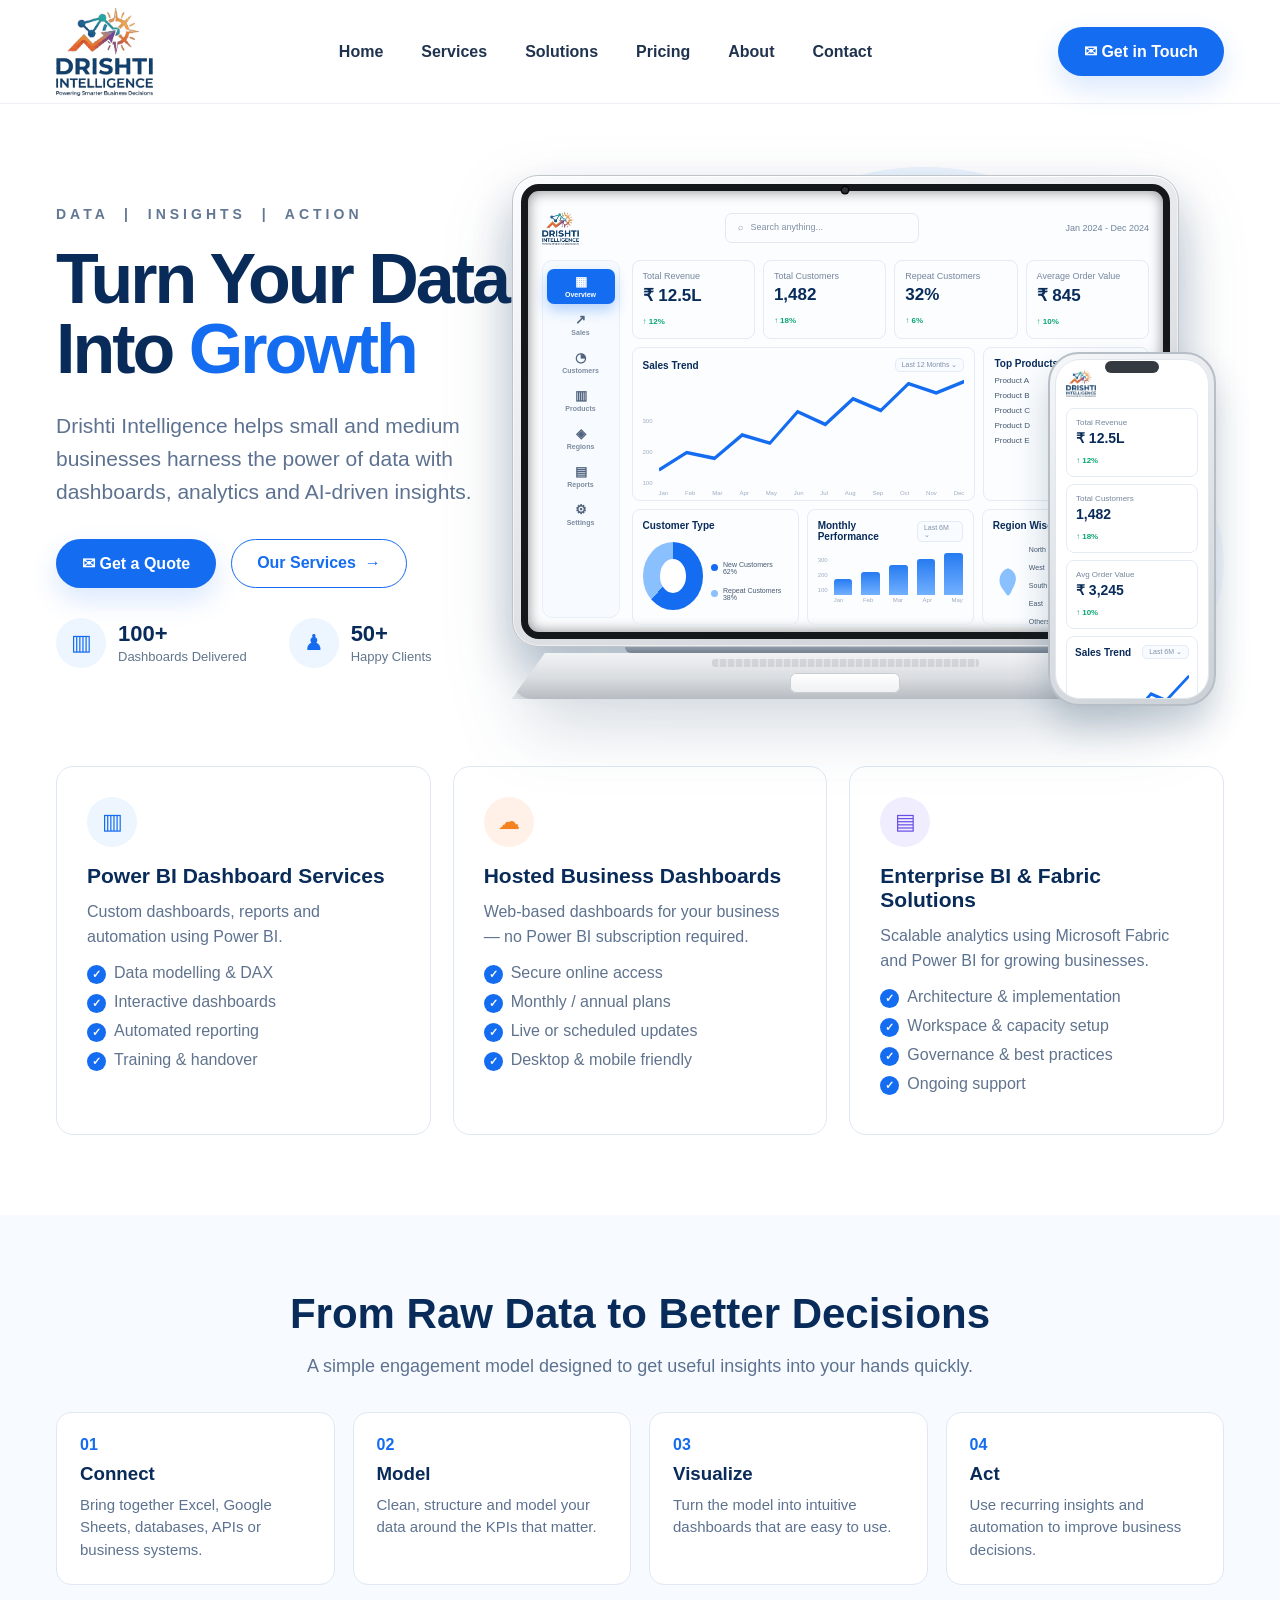
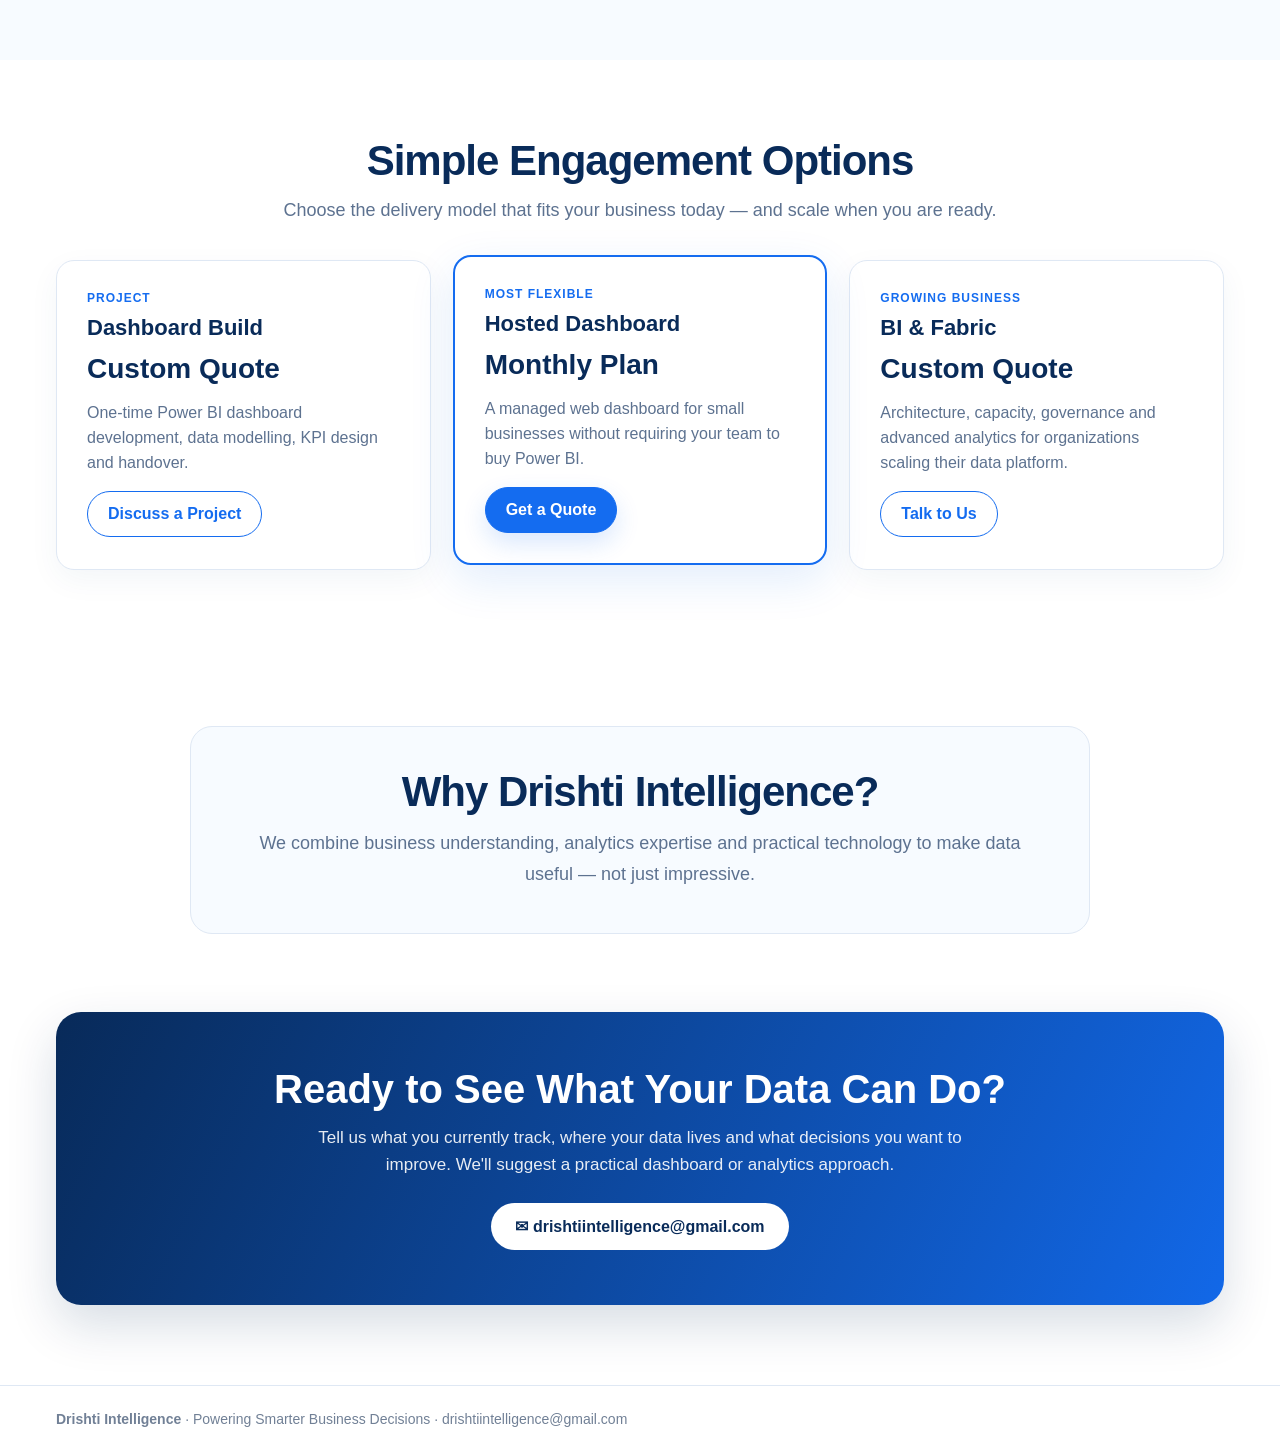
==== commit c98bbcd6: "Add files via upload" ====
--- a/index.html
+++ b/index.html
@@ -17,17 +17,18 @@
 .copy{font-size:21px;line-height:1.58;color:var(--muted);max-width:600px;margin-bottom:30px}.buttons{display:flex;gap:15px}.outline{border:1.5px solid var(--blue);color:var(--blue);border-radius:32px;padding:14px 25px;font-weight:750}
 .stats{display:flex;gap:42px;margin-top:30px}.stat{display:flex;align-items:center;gap:12px}.statIcon{width:50px;height:50px;border-radius:50%;background:#edf5ff;display:grid;place-items:center;color:var(--blue);font-size:22px}.stat b{display:block;font-size:22px}.stat span{font-size:13px;color:#63758c}
 .visual{height:550px;position:relative;display:flex;align-items:center;justify-content:flex-end}.orb{position:absolute;width:520px;height:520px;border-radius:50%;right:40px;top:5px;background:#edf5ff}.orb2{position:absolute;width:260px;height:260px;border-radius:50%;right:0;bottom:20px;background:#f5f9ff}
-.laptop{position:relative;z-index:2;width:820px;margin-right:45px}.lid{background:#111;border-radius:19px 19px 9px 9px;padding:11px 11px 12px;box-shadow:0 25px 50px #153a6324}.display{background:#fff;border-radius:7px;padding:16px;height:455px;overflow:hidden}.hinge{height:12px;background:#222;margin:0 25%;border-radius:0 0 12px 12px}.base{height:24px;background:linear-gradient(#666,#bfc4c9,#6d7378);clip-path:polygon(7% 0,93% 0,100% 100%,0 100%);border-radius:0 0 18px 18px;box-shadow:0 8px 16px #18385a25}
+.laptop{position:relative;z-index:2;width:820px;margin-right:45px;filter:drop-shadow(0 28px 32px rgba(24,56,90,.18))}.lid{position:relative;background:linear-gradient(155deg,#fbfcfd 0%,#e6e8eb 45%,#c7cbd0 100%);border:1px solid #c0c4c9;border-radius:26px;padding:8px 8px 7px;box-shadow:inset 0 1px 0 #fff,inset 0 0 0 1px rgba(255,255,255,.5),0 22px 42px rgba(21,58,99,.2)}.lid:before{content:"";position:absolute;top:11px;left:50%;transform:translateX(-50%);width:6px;height:6px;border-radius:50%;background:#2c2f33;box-shadow:0 0 0 1.5px #050607;z-index:6}.display{position:relative;background:#fbfdff;border:7px solid #15181b;border-radius:18px;padding:14px;height:455px;overflow:hidden;box-shadow:inset 0 0 14px rgba(0,0,0,.45);display:flex;flex-direction:column;gap:9px}.hinge{height:6px;background:linear-gradient(#aab0b8,#898f98);margin:0 17%;border-radius:0 0 6px 6px}.keyboard{height:46px;background:linear-gradient(180deg,#f2f3f5 0%,#d9dce0 55%,#b7bcc2 100%);clip-path:polygon(5% 0,95% 0,100% 100%,0 100%);border-radius:0 0 20px 20px;box-shadow:0 16px 28px rgba(24,56,90,.22);position:relative;overflow:hidden}.keyboard:before{content:"";position:absolute;top:6px;left:30%;right:30%;height:8px;background:repeating-linear-gradient(90deg,#c3c7cc 0 6px,#dde0e3 6px 8px);border-radius:3px;opacity:.65}.keyboard:after{content:"";position:absolute;bottom:6px;left:50%;transform:translateX(-50%);width:110px;height:20px;border-radius:6px;background:linear-gradient(180deg,#fff,#eef0f2);box-shadow:inset 0 0 0 1px #c9cdd2}
+
 .dashHead{display:flex;align-items:center;justify-content:space-between;height:46px}.dashLogo{height:34px;width:auto}.search{width:32%;height:30px;border:1px solid #e1e8f2;border-radius:7px;color:#8291a6;font-size:9px;padding:8px 12px}.date{font-size:9px;color:#71839a}
 .kpis{display:grid;grid-template-columns:repeat(4,1fr);gap:8px}.kpi{border:1px solid #e4ebf4;border-radius:8px;padding:10px}.kpi small{display:block;font-size:9px;color:#75869c}.kpi b{display:block;font-size:17px;margin:4px 0}.up{font-size:8px;color:#08a56c;font-weight:800}
 .row{display:grid;grid-template-columns:1.35fr .65fr;gap:8px;margin-top:8px}.panel{border:1px solid #e4ebf4;border-radius:8px;padding:10px;height:154px}.pt{font-size:10px;font-weight:800;margin-bottom:7px}.chart svg{width:100%;height:105px}.bars{height:105px;display:flex;align-items:end;gap:9px}.bars i{flex:1;background:linear-gradient(#267bf1,#72b0ff);border-radius:3px 3px 0 0}
 .row2{display:grid;grid-template-columns:1fr 1fr 1fr;gap:8px;margin-top:8px}.panel.small{height:116px}.donut{width:68px;height:68px;border-radius:50%;background:conic-gradient(#146cf0 0 62%,#8bc0ff 62% 100%);margin:7px auto;position:relative}.donut:after{content:"";position:absolute;inset:17px;background:#fff;border-radius:50%}
-.phone{position:absolute;z-index:4;right:0;bottom:25px;width:178px;height:365px;background:#111;border:8px solid #111;border-radius:30px;padding:5px;box-shadow:0 22px 38px #17395a38;overflow:hidden}.phone:before{content:"";position:absolute;top:6px;left:50%;transform:translateX(-50%);width:56px;height:12px;background:#111;border-radius:10px;z-index:5}.pScreen{height:100%;background:#fff;border-radius:21px;padding:10px;overflow:hidden}.pLogo{height:27px;max-width:105px}.pKpi{border:1px solid #e4ebf4;border-radius:8px;padding:9px;margin-top:7px}.pKpi small{display:block;font-size:8px;color:#75869c}.pKpi b{display:block;font-size:14px;margin:3px 0}.pChart{border:1px solid #e4ebf4;border-radius:8px;height:108px;padding:8px;margin-top:7px}.pChart svg{width:100%;height:78px}
+.phone{position:absolute;z-index:4;right:8px;bottom:6px;width:168px;height:354px;background:linear-gradient(145deg,#f5f7f9,#cbd0d6);border:2px solid #b7bec6;border-radius:31px;padding:5px;box-shadow:0 20px 34px rgba(23,57,90,.22);overflow:hidden}.phone:before{content:"";position:absolute;top:7px;left:50%;transform:translateX(-50%);width:54px;height:12px;background:#343a40;border-radius:10px;z-index:5}.pScreen{height:100%;background:#fff;border-radius:25px;padding:10px;overflow:hidden;border:1px solid #e2e7ec}.pLogo{height:27px;max-width:105px}.pKpi{border:1px solid #e4ebf4;border-radius:8px;padding:9px;margin-top:7px}.pKpi small{display:block;font-size:8px;color:#75869c}.pKpi b{display:block;font-size:14px;margin:3px 0}.pChart{border:1px solid #e4ebf4;border-radius:8px;height:108px;padding:8px;margin-top:7px}.pChart svg{width:100%;height:78px}
 .services{padding:30px 0 80px}.cards{display:grid;grid-template-columns:repeat(3,1fr);gap:22px}.card{border:1px solid var(--line);border-radius:17px;padding:30px;min-height:265px}.ico{width:50px;height:50px;border-radius:50%;background:#edf5ff;color:var(--blue);display:grid;place-items:center;font-size:22px;margin-bottom:17px}.card:nth-child(2) .ico{background:#fff1e7;color:#f58220}.card:nth-child(3) .ico{background:#f0edff;color:#6b4ee6}.card h2{font-size:21px;margin:0 0 12px}.card p{color:var(--muted);line-height:1.55;margin:0 0 14px}.card li{list-style:none;color:#60738d;margin:9px 0}.card ul{padding:0;margin:0}.card li:before{content:"✓";background:var(--blue);color:#fff;border-radius:50%;font-size:11px;font-weight:800;width:19px;height:19px;display:inline-grid;place-items:center;margin-right:8px}
 section.more{padding:75px 0;background:var(--soft)}.more h2{text-align:center;font-size:42px;margin:0 0 12px}.more p{text-align:center;color:var(--muted);font-size:18px}.steps{display:grid;grid-template-columns:repeat(4,1fr);gap:18px;margin-top:35px}.step{background:#fff;border:1px solid var(--line);border-radius:15px;padding:23px}.step b{color:var(--blue)}.step h3{margin:9px 0}.step p{text-align:left;font-size:15px;line-height:1.5;margin:0}
 footer{border-top:1px solid var(--line);padding:25px 0;color:#718096;font-size:14px}
 @media(max-width:1080px){.wrap{padding:0 28px}.heroGrid{grid-template-columns:1fr}.hero h1{font-size:60px}.visual{margin-top:30px;justify-content:center}.laptop{width:min(820px,95%);margin-right:35px}}
-@media(max-width:700px){header{height:80px}.brand{height:62px}.navlinks{display:none}.cta{padding:11px 15px;font-size:13px}.wrap{padding:0 17px}.hero{padding-top:38px}.hero h1{font-size:43px}.copy{font-size:17px}.buttons{flex-wrap:wrap}.stats{gap:15px}.statIcon{width:42px;height:42px}.stat b{font-size:18px}.stat span{font-size:11px}.visual{height:315px;margin-top:25px;overflow:visible}.orb{width:300px;height:300px;right:0}.laptop{width:96%;margin-right:16px}.lid{padding:6px 6px 7px;border-radius:13px}.display{height:230px;padding:8px}.dashLogo{height:23px}.search,.date{display:none}.dashHead{height:31px}.kpi{padding:6px}.kpi small{font-size:6px}.kpi b{font-size:10px}.up{font-size:6px}.panel{height:80px;padding:6px}.pt{font-size:7px}.chart svg{height:57px}.bars{height:57px}.row2{margin-top:5px}.panel.small{height:62px}.row{margin-top:5px;gap:5px}.kpis,.row,.row2{gap:5px}.phone{width:106px;height:225px;border-width:5px;border-radius:22px;right:0;bottom:3px}.pScreen{border-radius:17px;padding:7px}.pLogo{height:19px}.pKpi{padding:6px;margin-top:5px}.pKpi small{font-size:6px}.pKpi b{font-size:10px}.pChart{height:78px;margin-top:5px;padding:5px}.pChart svg{height:57px}.cards,.steps{grid-template-columns:1fr}.more h2{font-size:32px}}
+@media(max-width:700px){header{height:80px}.brand{height:62px}.navlinks{display:none}.cta{padding:11px 15px;font-size:13px}.wrap{padding:0 17px}.hero{padding-top:38px}.hero h1{font-size:43px}.copy{font-size:17px}.buttons{flex-wrap:wrap}.stats{gap:15px}.statIcon{width:42px;height:42px}.stat b{font-size:18px}.stat span{font-size:11px}.visual{height:315px;margin-top:25px;overflow:visible}.orb{width:300px;height:300px;right:0}.laptop{width:96%;margin-right:16px}.lid{padding:5px 5px 6px;border-radius:15px}.lid:before{top:5px;width:4px;height:4px}.display{height:230px;padding:8px;border-width:1px;border-radius:9px;gap:4px}.hinge{height:3px;margin:0 20%}.keyboard{height:16px;border-radius:0 0 11px 11px}.keyboard:before{top:3px;height:3px}.keyboard:after{width:42px;height:7px;bottom:3px}.dashLogo{height:23px}.search,.date{display:none}.dashHead{height:31px}.dashBody{gap:0}.sidebar{display:none}.kpi{padding:6px}.kpi small{font-size:6px}.kpi b{font-size:10px}.up{font-size:6px}.panel{height:80px;padding:6px}.pt{font-size:7px}.chart svg{height:57px}.bars{height:57px}.row2{margin-top:5px}.panel.small{height:62px}.row{margin-top:5px;gap:5px}.kpis,.row,.row2{gap:5px}.phone{width:101px;height:218px;border-width:2px;border-radius:24px;right:-2px;bottom:1px;padding:4px}.phone:before{top:5px;width:42px;height:9px}.pScreen{border-radius:20px;padding:7px}.pLogo{height:19px}.pKpi{padding:6px;margin-top:5px}.pKpi small{font-size:6px}.pKpi b{font-size:10px}.pChart{height:78px;margin-top:5px;padding:5px}.pChart svg{height:57px}.cards,.steps{grid-template-columns:1fr}.more h2{font-size:32px}}
 
 /* Pricing, About & Contact — retained from the earlier Drishti Intelligence design */
 .section{padding:78px 0}.center{text-align:center}.section h2{font-size:42px;line-height:1.1;margin:0 0 12px;letter-spacing:-1px}.lead{max-width:760px;margin:0 auto 35px;color:var(--muted);font-size:18px;line-height:1.6}
@@ -36,22 +37,13 @@
 .contactWrap{padding:0 0 80px}.contactCta{margin:0;border-radius:25px;background:linear-gradient(115deg,#082a59,#1268e8);color:#fff;padding:55px;text-align:center;box-shadow:0 20px 50px rgba(8,42,89,.16)}.contactCta h2{color:#fff;margin:0 0 12px;font-size:40px}.contactCta p{opacity:.9;max-width:700px;margin:0 auto 25px;line-height:1.6;font-size:17px}.contactCta .contactBtn{display:inline-block;background:#fff;color:var(--navy);border-radius:30px;padding:14px 24px;font-weight:800}
 @media(max-width:900px){.pricing{grid-template-columns:1fr}.price.featured{transform:none}.section h2{font-size:36px}.aboutBox{padding:32px 26px}}
 @media(max-width:700px){.section{padding:58px 0}.section h2{font-size:31px}.lead{font-size:16px}.price{padding:24px}.price p{min-height:0}.contactWrap{padding-bottom:55px}.contactCta{padding:36px 22px}.contactCta h2{font-size:30px}.contactCta p{font-size:16px}}
-
-/* Laptop dashboard refinement — intentionally scoped to the laptop display only */
-.laptop .display{padding:10px 11px 9px;background:#f8fbff}
-.laptop .display *{font-family:Inter,Arial,sans-serif}
-.laptopDash{height:100%;display:grid;grid-template-columns:104px 1fr;gap:9px;background:#f7faff;border:1px solid #e7eef8;border-radius:8px;overflow:hidden;color:#193152}
-.dSide{background:#fff;border-right:1px solid #e8eef6;padding:10px 7px;display:flex;flex-direction:column}
-.dBrand{padding:1px 3px 9px;border-bottom:1px solid #edf2f8;margin-bottom:8px}.dBrand img{width:74px;height:auto;display:block}
-.dNav{display:flex;flex-direction:column;gap:4px}.dNavItem{height:25px;border-radius:6px;display:flex;align-items:center;gap:6px;padding:0 7px;font-size:7px;font-weight:700;color:#60748e;white-space:nowrap}.dNavItem svg{width:11px;height:11px;flex:0 0 auto}.dNavItem.active{background:#eaf3ff;color:#146cf0}.dNavItem:hover{background:#f1f6fc}
-.dSideFoot{margin-top:auto;font-size:6px;color:#9aaabd;padding:5px 4px}
-.dMain{min-width:0;padding:9px 10px 8px;overflow:hidden}
-.dTop{display:grid;grid-template-columns:auto 1fr auto auto;align-items:center;gap:8px;height:35px;margin-bottom:7px}.dTitle{font-size:14px;font-weight:850;color:#0b2d59}.dSub{font-size:7px;color:#8090a5;margin-top:2px}.dSearch{height:25px;border:1px solid #dfe8f3;border-radius:6px;background:#fff;display:flex;align-items:center;gap:5px;padding:0 8px;color:#8a9aae;font-size:7px}.dSearch svg{width:10px;height:10px}.dDate{height:25px;border:1px solid #dfe8f3;border-radius:6px;background:#fff;display:flex;align-items:center;gap:5px;padding:0 8px;color:#536b86;font-size:7px;white-space:nowrap}.dDate svg{width:10px;height:10px}.dAvatar{width:25px;height:25px;border-radius:50%;background:#146cf0;color:#fff;display:grid;place-items:center;font-size:8px;font-weight:800}
-.dKpis{display:grid;grid-template-columns:repeat(4,1fr);gap:6px}.dKpi{background:#fff;border:1px solid #e1eaf5;border-radius:7px;padding:7px;min-width:0;display:grid;grid-template-columns:25px 1fr;column-gap:6px;align-items:center;box-shadow:0 3px 10px rgba(25,60,100,.035)}.dKpiIcon{width:25px;height:25px;border-radius:7px;background:#eaf3ff;color:#146cf0;display:grid;place-items:center}.dKpiIcon svg{width:13px;height:13px}.dKpi:nth-child(2) .dKpiIcon{background:#eef8ff;color:#1877d2}.dKpi:nth-child(3) .dKpiIcon{background:#e9fbf2;color:#12a76d}.dKpi:nth-child(4) .dKpiIcon{background:#fff3e8;color:#f58220}.dKpi small{display:block;font-size:6px;color:#7d8da2;white-space:nowrap}.dKpi b{display:block;font-size:12px;line-height:1.1;color:#102d53;margin:2px 0}.dUp{font-size:6px;color:#08a56c;font-weight:800}
-.dGrid{display:grid;grid-template-columns:1.55fr .95fr;gap:6px;margin-top:6px}.dPanel{background:#fff;border:1px solid #e1eaf5;border-radius:7px;padding:7px;min-width:0;box-shadow:0 3px 10px rgba(25,60,100,.025)}.dPanelHead{display:flex;justify-content:space-between;align-items:center;margin-bottom:4px}.dPanelTitle{font-size:7px;font-weight:850;color:#183253}.dFilter{font-size:6px;color:#657a95;border:1px solid #e0e8f2;border-radius:4px;padding:2px 5px;background:#fff}.trendSvg{width:100%;height:102px;display:block}.axisText{font-size:5.5px;fill:#8191a6}.gridLine{stroke:#e9eff6;stroke-width:1}.trendLine{fill:none;stroke:#146cf0;stroke-width:2.3;stroke-linecap:round;stroke-linejoin:round}.trendArea{fill:url(#trendFill)}.trendDot{fill:#146cf0;stroke:#fff;stroke-width:1.2}
-.dProducts{display:flex;flex-direction:column;gap:7px;padding-top:2px}.prodRow{display:grid;grid-template-columns:56px 1fr 22px;align-items:center;gap:5px;font-size:6px;color:#63758d}.prodBar{height:7px;background:#edf4fc;border-radius:5px;overflow:hidden}.prodBar i{display:block;height:100%;border-radius:5px;background:linear-gradient(90deg,#146cf0,#6ba8ff)}.prodPct{text-align:right;font-weight:800;color:#4f6785}
-.dBottom{display:grid;grid-template-columns:.9fr 1.1fr 1fr;gap:6px;margin-top:6px}.dSmall{height:112px}.donutWrap{display:flex;align-items:center;gap:8px;margin-top:7px}.dDonut{width:58px;height:58px;border-radius:50%;background:conic-gradient(#146cf0 0 62%,#8ec2ff 62% 100%);position:relative;flex:0 0 auto}.dDonut:after{content:"";position:absolute;inset:15px;background:#fff;border-radius:50%}.legend{font-size:5.5px;color:#657891;line-height:1.7}.legend span{display:flex;align-items:center;gap:4px}.legend i{width:5px;height:5px;border-radius:50%;display:inline-block;background:#146cf0}.legend span:nth-child(2) i{background:#8ec2ff}.miniBars{height:75px;display:flex;align-items:end;gap:5px;padding:3px 4px 0}.miniCol{flex:1;display:flex;flex-direction:column;justify-content:flex-end;align-items:center;height:100%;gap:2px}.miniCol i{display:block;width:100%;max-width:14px;background:linear-gradient(#146cf0,#6faaff);border-radius:3px 3px 0 0}.miniCol span{font-size:5px;color:#8292a7}.regionList{display:flex;flex-direction:column;gap:5px;margin-top:8px}.regionRow{display:grid;grid-template-columns:38px 1fr 18px;align-items:center;gap:5px;font-size:5.5px;color:#667a93}.regionBar{height:6px;background:#edf3fa;border-radius:4px;overflow:hidden}.regionBar i{display:block;height:100%;background:#5b9cf5;border-radius:4px}.regionRow b{font-size:5.5px;text-align:right;color:#536a87}
-@media(max-width:1080px){.laptopDash{grid-template-columns:92px 1fr}.dKpi{grid-template-columns:22px 1fr}.dKpiIcon{width:22px;height:22px}.dKpi b{font-size:11px}}
+.panelHead{display:flex;align-items:center;justify-content:space-between;margin-bottom:7px}.panelHead .pt{margin:0}.ddl{font-size:7px;color:#8291a6;border:1px solid #e4ebf4;border-radius:5px;padding:2px 6px;background:#f8fbff}
+.axisChart{display:flex;gap:6px;align-items:flex-end}.axisY{display:flex;flex-direction:column;justify-content:space-between;height:78px;font-size:6px;color:#9fadc0;padding-bottom:10px}.chartBody{flex:1}.xAxis{display:flex;justify-content:space-between;margin-top:2px;font-size:6px;color:#9fadc0}
+.prodList{display:flex;flex-direction:column;gap:6px;margin-top:2px}.prodRow{display:flex;align-items:center;gap:6px;font-size:8px;color:#45586f}.prodRow .label{width:54px;flex:0 0 auto}.prodRow .track{flex:1;height:6px;background:#eef3fa;border-radius:4px;overflow:hidden}.prodRow .track i{display:block;height:100%;background:linear-gradient(90deg,#146cf0,#72b0ff);border-radius:4px}.prodRow .pct{width:24px;text-align:right;font-weight:700}
+.legend{display:flex;flex-direction:column;gap:4px;margin-top:5px;font-size:7px;color:#45586f}.legend .row{display:flex;align-items:center;gap:5px}.legend .dot{width:7px;height:7px;border-radius:50%;display:inline-block;flex:0 0 auto}
+.regionBox{display:flex;align-items:center;gap:6px;margin-top:3px}.regionMap{width:30px;height:30px;flex:0 0 auto;color:#8bc0ff}.regionList{flex:1;display:flex;flex-direction:column;gap:3px;font-size:7px;color:#45586f}.regionList .row{display:flex;justify-content:space-between}
+.dashBody{display:flex;gap:12px;flex:1;min-height:0}.sidebar{width:78px;flex:0 0 auto;background:#f7fbff;border:1px solid #e8eef7;border-radius:10px;padding:8px 4px;display:flex;flex-direction:column;gap:3px}.navItem{display:flex;flex-direction:column;align-items:center;gap:3px;padding:6px 2px;border-radius:7px;font-size:7px;font-weight:700;color:#7c8ba0}.navItem .ic{font-size:13px;line-height:1;color:#51637e}.navItem.active{background:var(--blue);color:#fff;box-shadow:0 6px 14px rgba(20,108,240,.3)}.navItem.active .ic{color:#fff}.mainArea{flex:1;min-width:0;display:flex;flex-direction:column}
+@media(max-width:700px){.ddl{font-size:6px}.prodRow,.legend,.regionList .row{font-size:6px}}
 </style>
 </head>
 <body>
@@ -64,57 +56,13 @@
 <div class="stats"><div class="stat"><div class="statIcon">▥</div><div><b>100+</b><span>Dashboards Delivered</span></div></div><div class="stat"><div class="statIcon">♟</div><div><b>50+</b><span>Happy Clients</span></div></div></div>
 </div>
 <div class="visual"><div class="orb"></div><div class="orb2"></div>
-<div class="laptop"><div class="lid"><div class="display"><div class="laptopDash">
-  <aside class="dSide">
-    <div class="dBrand"><img src="[data-uri]" alt="Drishti Intelligence"/></div>
-    <nav class="dNav">
-      <div class="dNavItem active"><svg class="" viewBox="0 0 20 20" fill="none" stroke="currentColor" stroke-width="1.8" stroke-linecap="round" stroke-linejoin="round" aria-hidden="true"><path d="M3 10h4V3H3v7Zm0 8h4v-6H3v6Zm6 0h4V3H9v15Zm6 0h4V9h-4v9Z"/></svg><span>Overview</span></div>
-      <div class="dNavItem"><svg class="" viewBox="0 0 20 20" fill="none" stroke="currentColor" stroke-width="1.8" stroke-linecap="round" stroke-linejoin="round" aria-hidden="true"><path d="M3 17V9h3v8H3Zm5 0V5h3v12H8Zm5 0V2h3v15h-3Z"/></svg><span>Sales</span></div>
-      <div class="dNavItem"><svg class="" viewBox="0 0 20 20" fill="none" stroke="currentColor" stroke-width="1.8" stroke-linecap="round" stroke-linejoin="round" aria-hidden="true"><circle cx="8" cy="8" r="3"/><circle cx="16" cy="9" r="2.5"/><path d="M2.5 18c.6-3.2 2.6-5 5.5-5s4.9 1.8 5.5 5M13 14c2.6-.3 4.4 1.1 5 4"/></svg><span>Customers</span></div>
-      <div class="dNavItem"><svg class="" viewBox="0 0 20 20" fill="none" stroke="currentColor" stroke-width="1.8" stroke-linecap="round" stroke-linejoin="round" aria-hidden="true"><path d="m10 2 7 4v8l-7 4-7-4V6l7-4Zm0 0v8m7-4-7 4-7-4"/></svg><span>Products</span></div>
-      <div class="dNavItem"><svg class="" viewBox="0 0 20 20" fill="none" stroke="currentColor" stroke-width="1.8" stroke-linecap="round" stroke-linejoin="round" aria-hidden="true"><circle cx="10" cy="10" r="7"/><path d="M3 10h14M10 3c2 2 3 4.2 3 7s-1 5-3 7c-2-2-3-4.2-3-7s1-5 3-7Z"/></svg><span>Regions</span></div>
-      <div class="dNavItem"><svg class="" viewBox="0 0 20 20" fill="none" stroke="currentColor" stroke-width="1.8" stroke-linecap="round" stroke-linejoin="round" aria-hidden="true"><path d="M4 2h9l3 3v13H4V2Zm9 0v4h3M7 10h6M7 13h6M7 7h2"/></svg><span>Reports</span></div>
-      <div class="dNavItem"><svg class="" viewBox="0 0 20 20" fill="none" stroke="currentColor" stroke-width="1.8" stroke-linecap="round" stroke-linejoin="round" aria-hidden="true"><path d="M10 2v3m0 10v3M2 10h3m10 0h3M4.3 4.3l2.1 2.1m7.2 7.2 2.1 2.1m0-11.4-2.1 2.1M6.4 13.6l-2.1 2.1"/><circle cx="10" cy="10" r="3"/></svg><span>Settings</span></div>
-    </nav>
-    <div class="dSideFoot">FY 2024 · All data</div>
-  </aside>
-  <main class="dMain">
-    <div class="dTop">
-      <div><div class="dTitle">Business Overview</div><div class="dSub">Performance snapshot</div></div>
-      <div class="dSearch"><svg class="" viewBox="0 0 20 20" fill="none" stroke="currentColor" stroke-width="1.8" stroke-linecap="round" stroke-linejoin="round" aria-hidden="true"><circle cx="8" cy="8" r="5"/><path d="m12 12 4 4"/></svg><span>Search anything...</span></div>
-      <div class="dDate"><svg class="" viewBox="0 0 20 20" fill="none" stroke="currentColor" stroke-width="1.8" stroke-linecap="round" stroke-linejoin="round" aria-hidden="true"><rect x="3" y="4" width="14" height="13" rx="2"/><path d="M6 2v4m8-4v4M3 8h14"/></svg><span>Jan 2024 – Dec 2024</span></div>
-      <div class="dAvatar">DI</div>
-    </div>
-    <div class="dKpis">
-      <div class="dKpi"><div class="dKpiIcon"><svg class="" viewBox="0 0 20 20" fill="none" stroke="currentColor" stroke-width="1.8" stroke-linecap="round" stroke-linejoin="round" aria-hidden="true"><path d="M10 2v16M14 5.5c-.8-.9-2-1.5-3.7-1.5C8 4 6.5 5.2 6.5 7c0 4 7.5 2.5 7.5 6 0 1.8-1.5 3-4 3-1.8 0-3-.6-3.8-1.5"/></svg></div><div><small>Total Revenue</small><b>₹ 12.5L</b><span class="dUp">↑ 12%</span></div></div>
-      <div class="dKpi"><div class="dKpiIcon"><svg class="" viewBox="0 0 20 20" fill="none" stroke="currentColor" stroke-width="1.8" stroke-linecap="round" stroke-linejoin="round" aria-hidden="true"><circle cx="8" cy="8" r="3"/><circle cx="16" cy="9" r="2.5"/><path d="M2.5 18c.6-3.2 2.6-5 5.5-5s4.9 1.8 5.5 5M13 14c2.6-.3 4.4 1.1 5 4"/></svg></div><div><small>Total Customers</small><b>1,482</b><span class="dUp">↑ 18%</span></div></div>
-      <div class="dKpi"><div class="dKpiIcon"><svg class="" viewBox="0 0 20 20" fill="none" stroke="currentColor" stroke-width="1.8" stroke-linecap="round" stroke-linejoin="round" aria-hidden="true"><circle cx="8" cy="8" r="3"/><circle cx="16" cy="9" r="2.5"/><path d="M2.5 18c.6-3.2 2.6-5 5.5-5s4.9 1.8 5.5 5M13 14c2.6-.3 4.4 1.1 5 4"/></svg></div><div><small>Repeat Customers</small><b>32%</b><span class="dUp">↑ 6%</span></div></div>
-      <div class="dKpi"><div class="dKpiIcon"><svg class="" viewBox="0 0 20 20" fill="none" stroke="currentColor" stroke-width="1.8" stroke-linecap="round" stroke-linejoin="round" aria-hidden="true"><circle cx="7" cy="17" r="1.5"/><circle cx="16" cy="17" r="1.5"/><path d="M2 3h3l2 10h9l2-7H6"/></svg></div><div><small>Average Order Value</small><b>₹ 845</b><span class="dUp">↑ 10%</span></div></div>
-    </div>
-    <div class="dGrid">
-      <div class="dPanel"><div class="dPanelHead"><div class="dPanelTitle">Sales Trend</div><div class="dFilter">Last 12 Months ▾</div></div>
-        <svg class="trendSvg" viewBox="0 0 430 120" preserveAspectRatio="none">
-          <defs><linearGradient id="trendFill" x1="0" y1="0" x2="0" y2="1"><stop offset="0" stop-color="#146cf0" stop-opacity=".18"/><stop offset="1" stop-color="#146cf0" stop-opacity="0"/></linearGradient></defs>
-          <line class="gridLine" x1="30" y1="12" x2="420" y2="12"/><line class="gridLine" x1="30" y1="38" x2="420" y2="38"/><line class="gridLine" x1="30" y1="64" x2="420" y2="64"/><line class="gridLine" x1="30" y1="90" x2="420" y2="90"/>
-          <text class="axisText" x="3" y="14">300</text><text class="axisText" x="7" y="40">200</text><text class="axisText" x="7" y="66">100</text><text class="axisText" x="16" y="92">0</text>
-          <path class="trendArea" d="M30 80 L64 64 L98 67 L132 50 L166 55 L200 35 L234 44 L268 25 L302 33 L336 16 L370 27 L420 8 L420 90 L30 90 Z"/>
-          <path class="trendLine" d="M30 80 L64 64 L98 67 L132 50 L166 55 L200 35 L234 44 L268 25 L302 33 L336 16 L370 27 L420 8"/>
-          <circle class="trendDot" cx="30" cy="80" r="2.6"/><circle class="trendDot" cx="64" cy="64" r="2.6"/><circle class="trendDot" cx="98" cy="67" r="2.6"/><circle class="trendDot" cx="132" cy="50" r="2.6"/><circle class="trendDot" cx="166" cy="55" r="2.6"/><circle class="trendDot" cx="200" cy="35" r="2.6"/><circle class="trendDot" cx="234" cy="44" r="2.6"/><circle class="trendDot" cx="268" cy="25" r="2.6"/><circle class="trendDot" cx="302" cy="33" r="2.6"/><circle class="trendDot" cx="336" cy="16" r="2.6"/><circle class="trendDot" cx="370" cy="27" r="2.6"/><circle class="trendDot" cx="420" cy="8" r="2.6"/>
-          <text class="axisText" x="25" y="106">Jan</text><text class="axisText" x="59" y="106">Feb</text><text class="axisText" x="93" y="106">Mar</text><text class="axisText" x="127" y="106">Apr</text><text class="axisText" x="161" y="106">May</text><text class="axisText" x="195" y="106">Jun</text><text class="axisText" x="229" y="106">Jul</text><text class="axisText" x="263" y="106">Aug</text><text class="axisText" x="297" y="106">Sep</text><text class="axisText" x="331" y="106">Oct</text><text class="axisText" x="365" y="106">Nov</text><text class="axisText" x="410" y="106">Dec</text>
-        </svg>
-      </div>
-      <div class="dPanel"><div class="dPanelHead"><div class="dPanelTitle">Top Products / Services</div><div class="dFilter">Revenue</div></div>
-        <div class="dProducts"><div class="prodRow"><span>Product A</span><div class="prodBar"><i style="width:92%"></i></div><span class="prodPct">33%</span></div><div class="prodRow"><span>Product B</span><div class="prodBar"><i style="width:74%"></i></div><span class="prodPct">26%</span></div><div class="prodRow"><span>Product C</span><div class="prodBar"><i style="width:55%"></i></div><span class="prodPct">18%</span></div><div class="prodRow"><span>Product D</span><div class="prodBar"><i style="width:39%"></i></div><span class="prodPct">12%</span></div><div class="prodRow"><span>Product E</span><div class="prodBar"><i style="width:24%"></i></div><span class="prodPct">6%</span></div></div>
-      </div>
-    </div>
-    <div class="dBottom">
-      <div class="dPanel dSmall"><div class="dPanelTitle">Customer Type</div><div class="donutWrap"><div class="dDonut"></div><div class="legend"><span><i></i>New Customers&nbsp; 62%</span><span><i></i>Repeat Customers&nbsp; 38%</span></div></div></div>
-      <div class="dPanel dSmall"><div class="dPanelTitle">Monthly Performance</div><div class="miniBars"><div class="miniCol"><i style="height:35%"></i><span>Jan</span></div><div class="miniCol"><i style="height:48%"></i><span>Feb</span></div><div class="miniCol"><i style="height:57%"></i><span>Mar</span></div><div class="miniCol"><i style="height:67%"></i><span>Apr</span></div><div class="miniCol"><i style="height:79%"></i><span>May</span></div><div class="miniCol"><i style="height:92%"></i><span>Jun</span></div></div></div>
-      <div class="dPanel dSmall"><div class="dPanelTitle">Region Wise Revenue</div><div class="regionList"><div class="regionRow"><span>North</span><div class="regionBar"><i style="width:100%"></i></div><b>32%</b></div><div class="regionRow"><span>West</span><div class="regionBar"><i style="width:81%"></i></div><b>26%</b></div><div class="regionRow"><span>South</span><div class="regionBar"><i style="width:69%"></i></div><b>22%</b></div><div class="regionRow"><span>East</span><div class="regionBar"><i style="width:38%"></i></div><b>12%</b></div><div class="regionRow"><span>Others</span><div class="regionBar"><i style="width:25%"></i></div><b>8%</b></div></div></div>
-    </div>
-  </main>
-</div></div><div class="hinge"></div><div class="base"></div></div>
-<div class="phone"><div class="pScreen"><img alt="" class="pLogo" src="[data-uri]